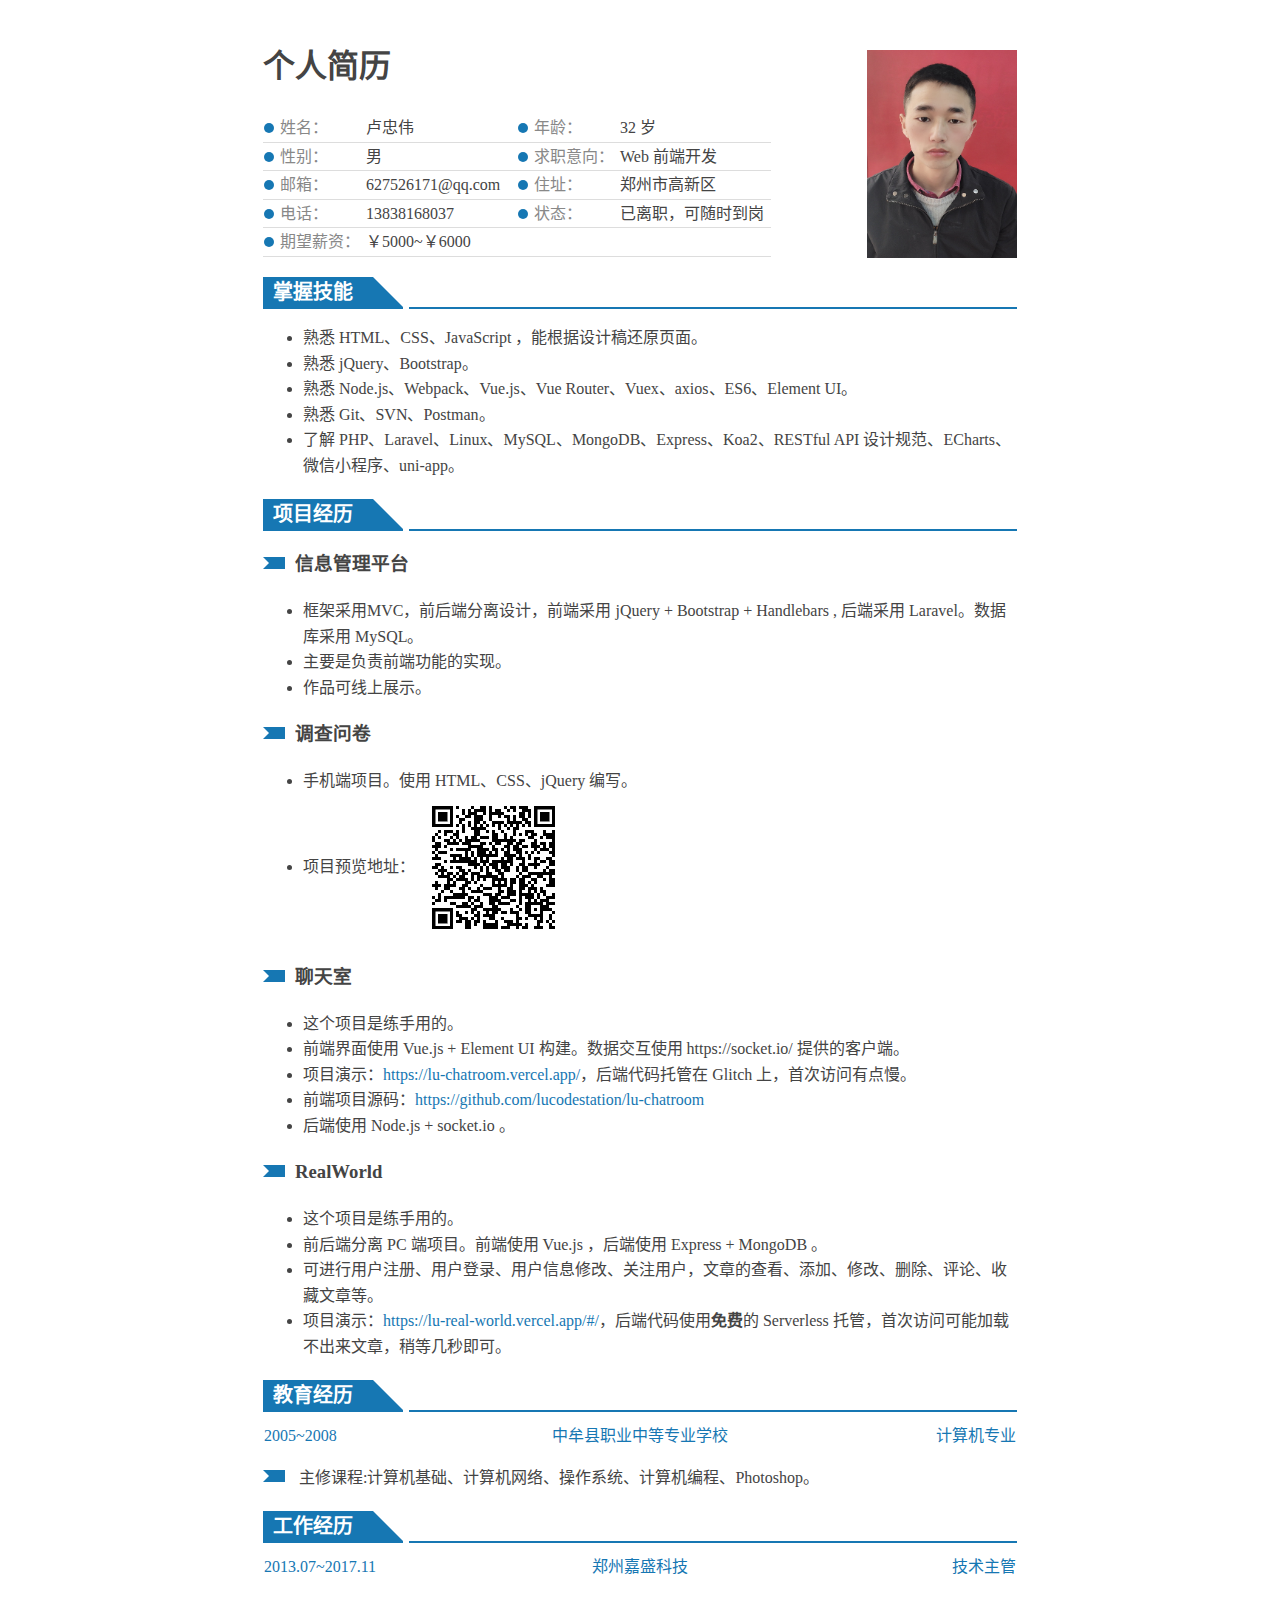
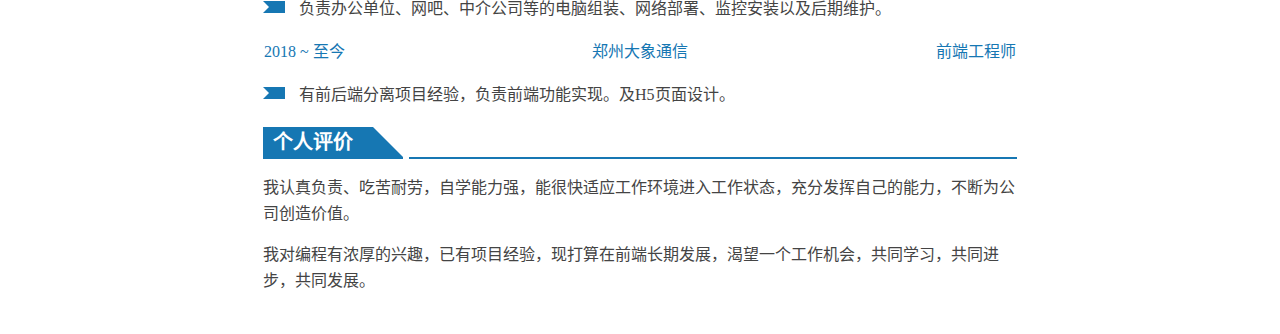
==== index.html @ 3c1da244 "注释中添加 GitHub DEMO 链接" ====
<!DOCTYPE html>
<html lang="zh-CN">
  <head>
    <meta charset="UTF-8" />
    <meta http-equiv="X-UA-Compatible" content="IE=edge" />
    <meta name="viewport" content="width=device-width, initial-scale=1.0" />
    <title>Document</title>
    <link rel="stylesheet" href="./index.css" />
  </head>
  <body>
    <!--

      DEMO
      https://lucodestation.github.io/demo/

    -->
    <div class="container">
      <header class="header">
        <h1>个人简历</h1>
        <!-- <p>求职意向：Web 前端开发</p> -->
        <!-- <p>期望薪资：￥5000~￥6000</p> -->
        <table>
          <tr>
            <th>姓名：</th>
            <td>卢忠伟</td>
            <th>年龄：</th>
            <td>32 岁</td>
          </tr>
          <tr>
            <th>性别：</th>
            <td>男</td>
            <th>求职意向：</th>
            <td>Web 前端开发</td>
          </tr>
          <tr>
            <th>邮箱：</th>
            <td>627526171@qq.com</td>
            <th>住址：</th>
            <td>郑州市高新区</td>
          </tr>
          <tr>
            <th>电话：</th>
            <td>13838168037</td>
            <th>状态：</th>
            <td>已离职，可随时到岗</td>
          </tr>
          <tr>
            <th>期望薪资：</th>
            <td>￥5000~￥6000</td>
          </tr>
        </table>
        <div class="avatar"><img src="./avatar.jpg" alt="头像" /></div>
      </header>

      <section>
        <header>
          <h2>掌握技能</h2>
        </header>

        <ul>
          <li>熟悉 HTML、CSS、JavaScript ，能根据设计稿还原页面。</li>
          <li>熟悉 jQuery、Bootstrap。</li>
          <li>
            熟悉 Node.js、Webpack、Vue.js、Vue Router、Vuex、axios、ES6、Element
            UI。
          </li>
          <li>熟悉 Git、SVN、Postman。</li>
          <li>
            了解 PHP、Laravel、Linux、MySQL、MongoDB、Express、Koa2、RESTful API
            设计规范、ECharts、微信小程序、uni-app。
          </li>
        </ul>
      </section>

      <section>
        <header>
          <h2>项目经历</h2>
        </header>
        <div>
          <h3 class="icon">信息管理平台</h3>
          <ul>
            <li>
              框架采用MVC，前后端分离设计，前端采用 jQuery + Bootstrap +
              Handlebars , 后端采用 Laravel。数据库采用 MySQL。
            </li>
            <li>主要是负责前端功能的实现。</li>
            <li>作品可线上展示。</li>
          </ul>
        </div>

        <div>
          <h3 class="icon">调查问卷</h3>
          <ul>
            <li>手机端项目。使用 HTML、CSS、jQuery 编写。</li>
            <li>
              项目预览地址：
              <img
                class="qr-code"
                src="./project2.png"
                alt="调查问卷项目二维码"
              />
            </li>
          </ul>
        </div>

        <div>
          <h3 class="icon">聊天室</h3>
          <ul>
            <li>这个项目是练手用的。</li>
            <li>
              前端界面使用 Vue.js + Element UI 构建。数据交互使用
              https://socket.io/ 提供的客户端。
            </li>
            <li>
              项目演示：<a
                href="https://lu-chatroom.vercel.app/"
                target="_blank"
                >https://lu-chatroom.vercel.app/</a
              >，后端代码托管在 Glitch 上，首次访问有点慢。
            </li>
            <li>
              前端项目源码：<a
                href="https://github.com/lucodestation/lu-chatroom"
                target="_blank"
                >https://github.com/lucodestation/lu-chatroom</a
              >
            </li>
            <li>后端使用 Node.js + socket.io 。</li>
          </ul>
        </div>

        <div>
          <h3 class="icon">RealWorld</h3>
          <ul>
            <li>这个项目是练手用的。</li>
            <li>
              前后端分离 PC 端项目。前端使用 Vue.js ，后端使用 Express + MongoDB
              。
            </li>
            <li>
              可进行用户注册、用户登录、用户信息修改、关注用户，文章的查看、添加、修改、删除、评论、收藏文章等。
            </li>
            <li>
              项目演示：<a
                href="https://lu-real-world.vercel.app/#/"
                target="_blank"
                >https://lu-real-world.vercel.app/#/</a
              >，后端代码使用<strong>免费</strong>的 Serverless
              托管，首次访问可能加载不出来文章，稍等几秒即可。
            </li>
          </ul>
        </div>
      </section>

      <section>
        <header>
          <h2>教育经历</h2>
        </header>
        <table>
          <tr>
            <td>2005~2008</td>
            <td>中牟县职业中等专业学校</td>
            <td>计算机专业</td>
          </tr>
        </table>

        <p class="icon">
          主修课程:计算机基础、计算机网络、操作系统、计算机编程、Photoshop。
        </p>
      </section>

      <section>
        <header>
          <h2>工作经历</h2>
        </header>
        <table>
          <tr>
            <td>2013.07~2017.11</td>
            <td>郑州嘉盛科技</td>
            <td>技术主管</td>
          </tr>
        </table>
        <p class="icon">
          负责办公单位、网吧、中介公司等的电脑组装、网络部署、监控安装以及后期维护。
        </p>

        <table>
          <tr>
            <td>2018 ~ 至今</td>
            <td>郑州大象通信</td>
            <td>前端工程师</td>
          </tr>
        </table>
        <p class="icon">
          有前后端分离项目经验，负责前端功能实现。及H5页面设计。
        </p>
      </section>

      <section>
        <header>
          <h2>个人评价</h2>
        </header>
        <p>
          我认真负责、吃苦耐劳，自学能力强，能很快适应工作环境进入工作状态，充分发挥自己的能力，不断为公司创造价值。
        </p>
        <p>
          我对编程有浓厚的兴趣，已有项目经验，现打算在前端长期发展，渴望一个工作机会，共同学习，共同进步，共同发展。
        </p>
      </section>
    </div>
    <script>
      console.info(
        "%cDEMO https://lucodestation.github.io/demo/",
        "color: #ed3321; font-size: 2em;"
      );
    </script>
  </body>
</html>
---- index.css ----
body {
  margin: 0;
  display: flex;
  justify-content: center;
  --main-color: #444;
  --main-blue-color: #1677b3;
}
a {
  color: var(--main-blue-color);
  text-decoration: none;
}

.container {
  width: 794px;
  /* height: 1122px; */
  /* outline: 1px solid red; */
  padding: 20px;
  box-sizing: border-box;
  line-height: 1.6;
  color: var(--main-color);
  position: relative;
}
table {
  border-collapse: collapse;
}
.header table tr {
  border-bottom: 1px solid #ddd;
}
.header table th {
  width: 100px;
  text-align: left;
  font-weight: normal;
  color: #888;
}
.header table th::before {
  content: "";
  display: inline-block;
  width: 10px;
  height: 10px;
  background-color: var(--main-blue-color);
  border-radius: 50%;
  margin-right: 6px;
}
.header table td {
  width: 150px;
}
.avatar {
  position: absolute;
  right: 20px;
  top: 50px;
  width: 150px;
  height: 200px;
  /* background-color: hotpink; */
  /* outline: 1px solid red; */
}
.avatar img {
  width: 100%;
}

section {
  margin: 20px 0;
}
section header {
  /* outline: 1px solid brown; */
  position: relative;
  border-bottom: 2px solid var(--main-blue-color);
  height: 30px;
  padding: 0 0 0 10px;
  color: #fff;
}
section header h2 {
  font-size: 20px;
  line-height: 30px;
  margin: 0;
  padding: 0;
}
section header::before {
  content: "";
  position: absolute;
  left: 0;
  top: 0;
  z-index: -1;

  border-right: 30px solid transparent;
  border-bottom: 30px solid var(--main-blue-color);
  border-left: 110px solid var(--main-blue-color);
}
section header::after {
  content: "";
  position: absolute;
  left: 140px;
  bottom: -2px;
  width: 6px;
  border-bottom: 2px solid #fff;
}
section table {
  width: 100%;
  color: var(--main-blue-color);
  margin: 10px 0;
}
section table tr td {
  width: 33%;
}
section table tr td:nth-child(2) {
  text-align: center;
}
section table tr td:nth-child(3) {
  text-align: right;
}

.icon::before {
  content: "";
  display: inline-block;
  width: 10px;
  border-top: 6px solid var(--main-blue-color);
  border-right: 6px solid var(--main-blue-color);
  border-bottom: 6px solid var(--main-blue-color);
  border-left: 6px solid transparent;
  vertical-align: 1px;
  margin-right: 10px;
}
ul .icon::before {
  margin-left: -40px;
  margin-right: 20px;
}

.qr-code {
  width: 150px;
  height: 150px;
  vertical-align: middle;
}
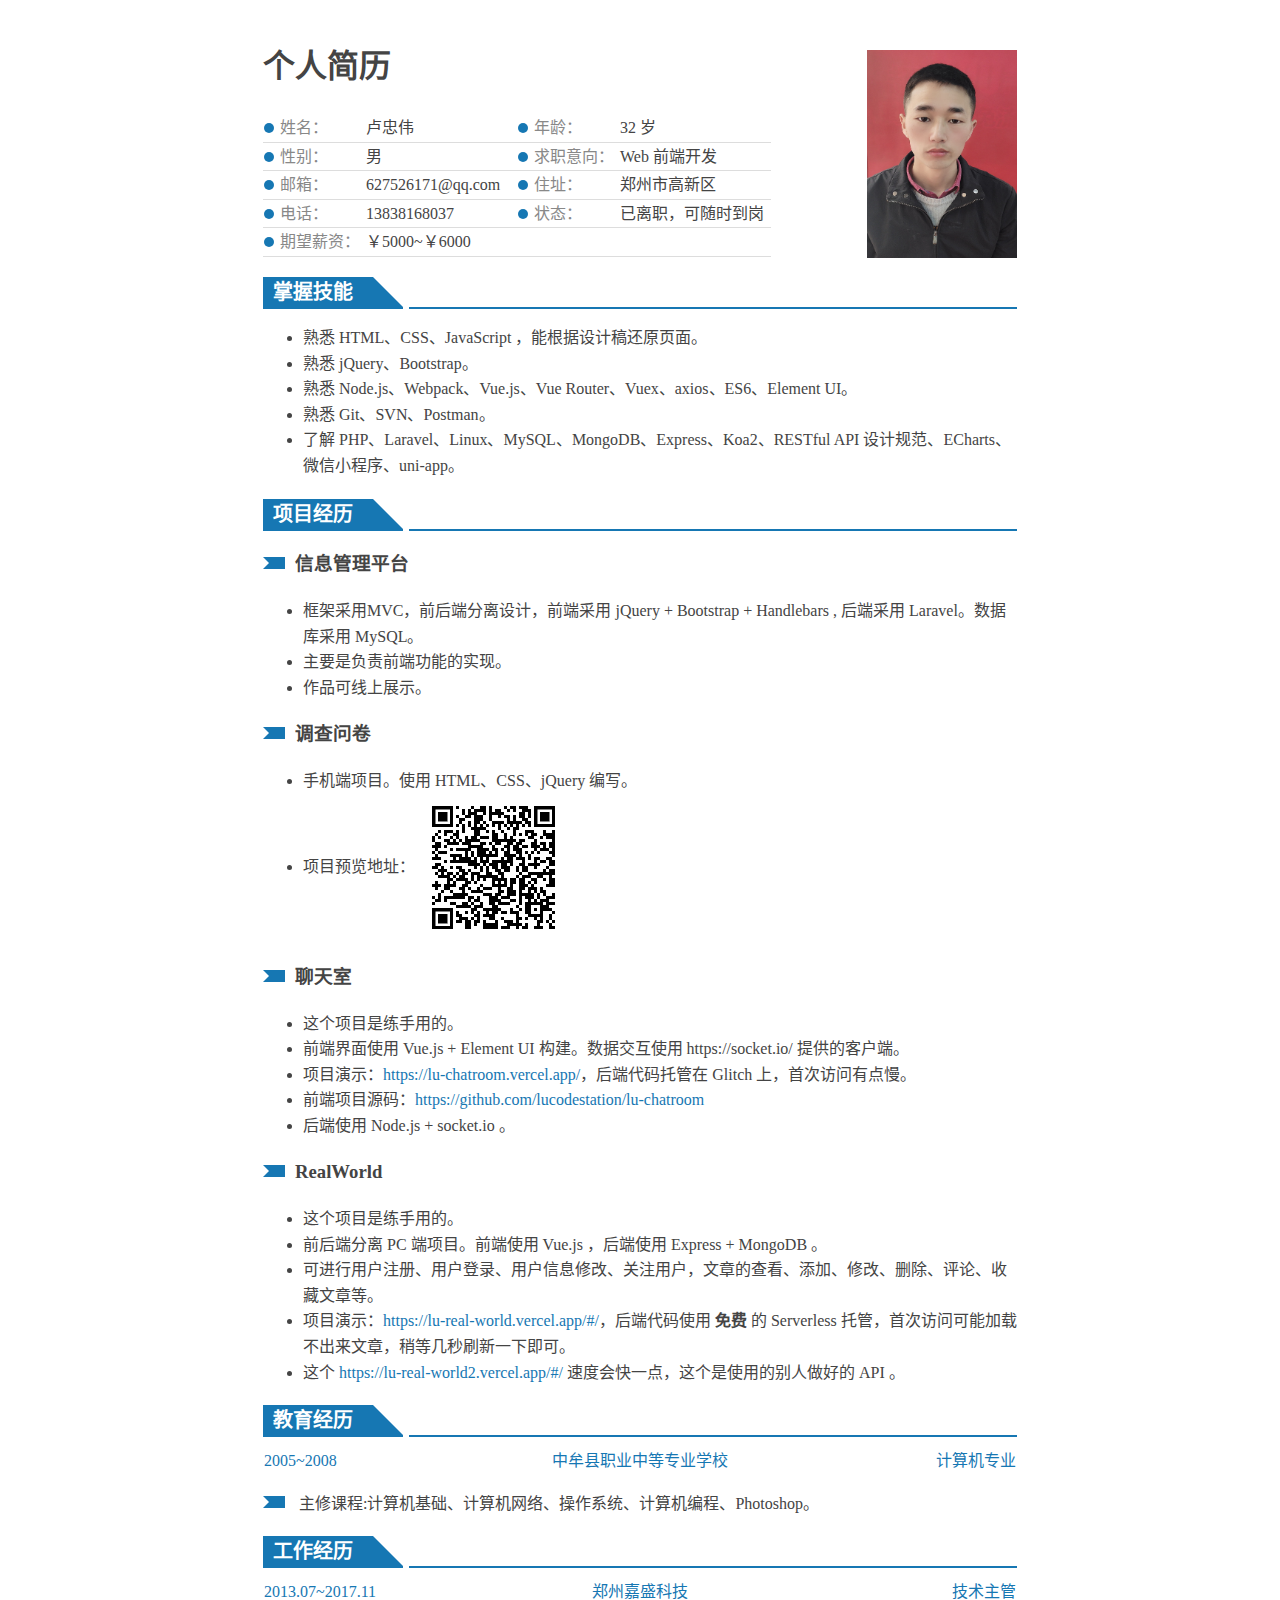
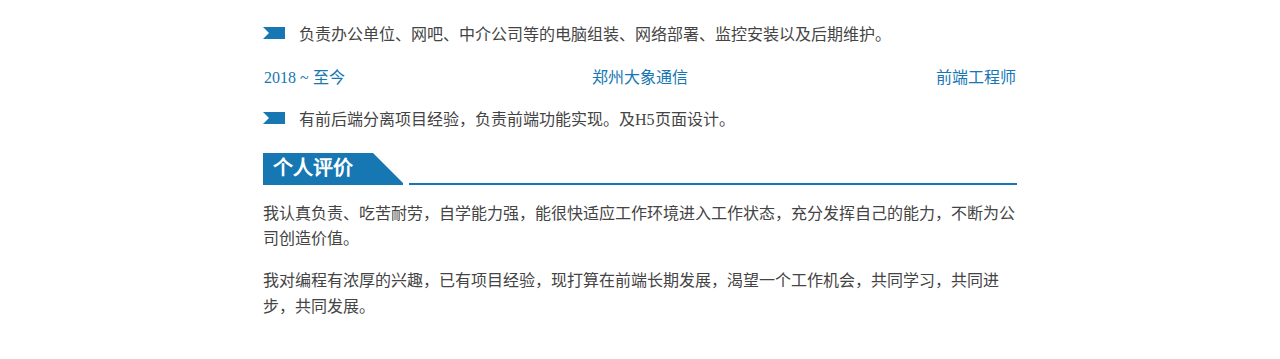
==== commit 0703ebe6: "添加 realworld 第二个项目地址" ====
--- a/index.html
+++ b/index.html
@@ -4,7 +4,7 @@
     <meta charset="UTF-8" />
     <meta http-equiv="X-UA-Compatible" content="IE=edge" />
     <meta name="viewport" content="width=device-width, initial-scale=1.0" />
-    <title>Document</title>
+    <title>卢忠伟的个人简历</title>
     <link rel="stylesheet" href="./index.css" />
   </head>
   <body>
@@ -145,8 +145,15 @@
                 href="https://lu-real-world.vercel.app/#/"
                 target="_blank"
                 >https://lu-real-world.vercel.app/#/</a
-              >，后端代码使用<strong>免费</strong>的 Serverless
-              托管，首次访问可能加载不出来文章，稍等几秒即可。
+              >，后端代码使用 <strong>免费</strong> 的 Serverless
+              托管，首次访问可能加载不出来文章，稍等几秒刷新一下即可。
+            </li>
+            <li>
+              这个
+              <a href="https://lu-real-world2.vercel.app/#/" target="_blank"
+                >https://lu-real-world2.vercel.app/#/</a
+              >
+              速度会快一点，这个是使用的别人做好的 API 。
             </li>
           </ul>
         </div>
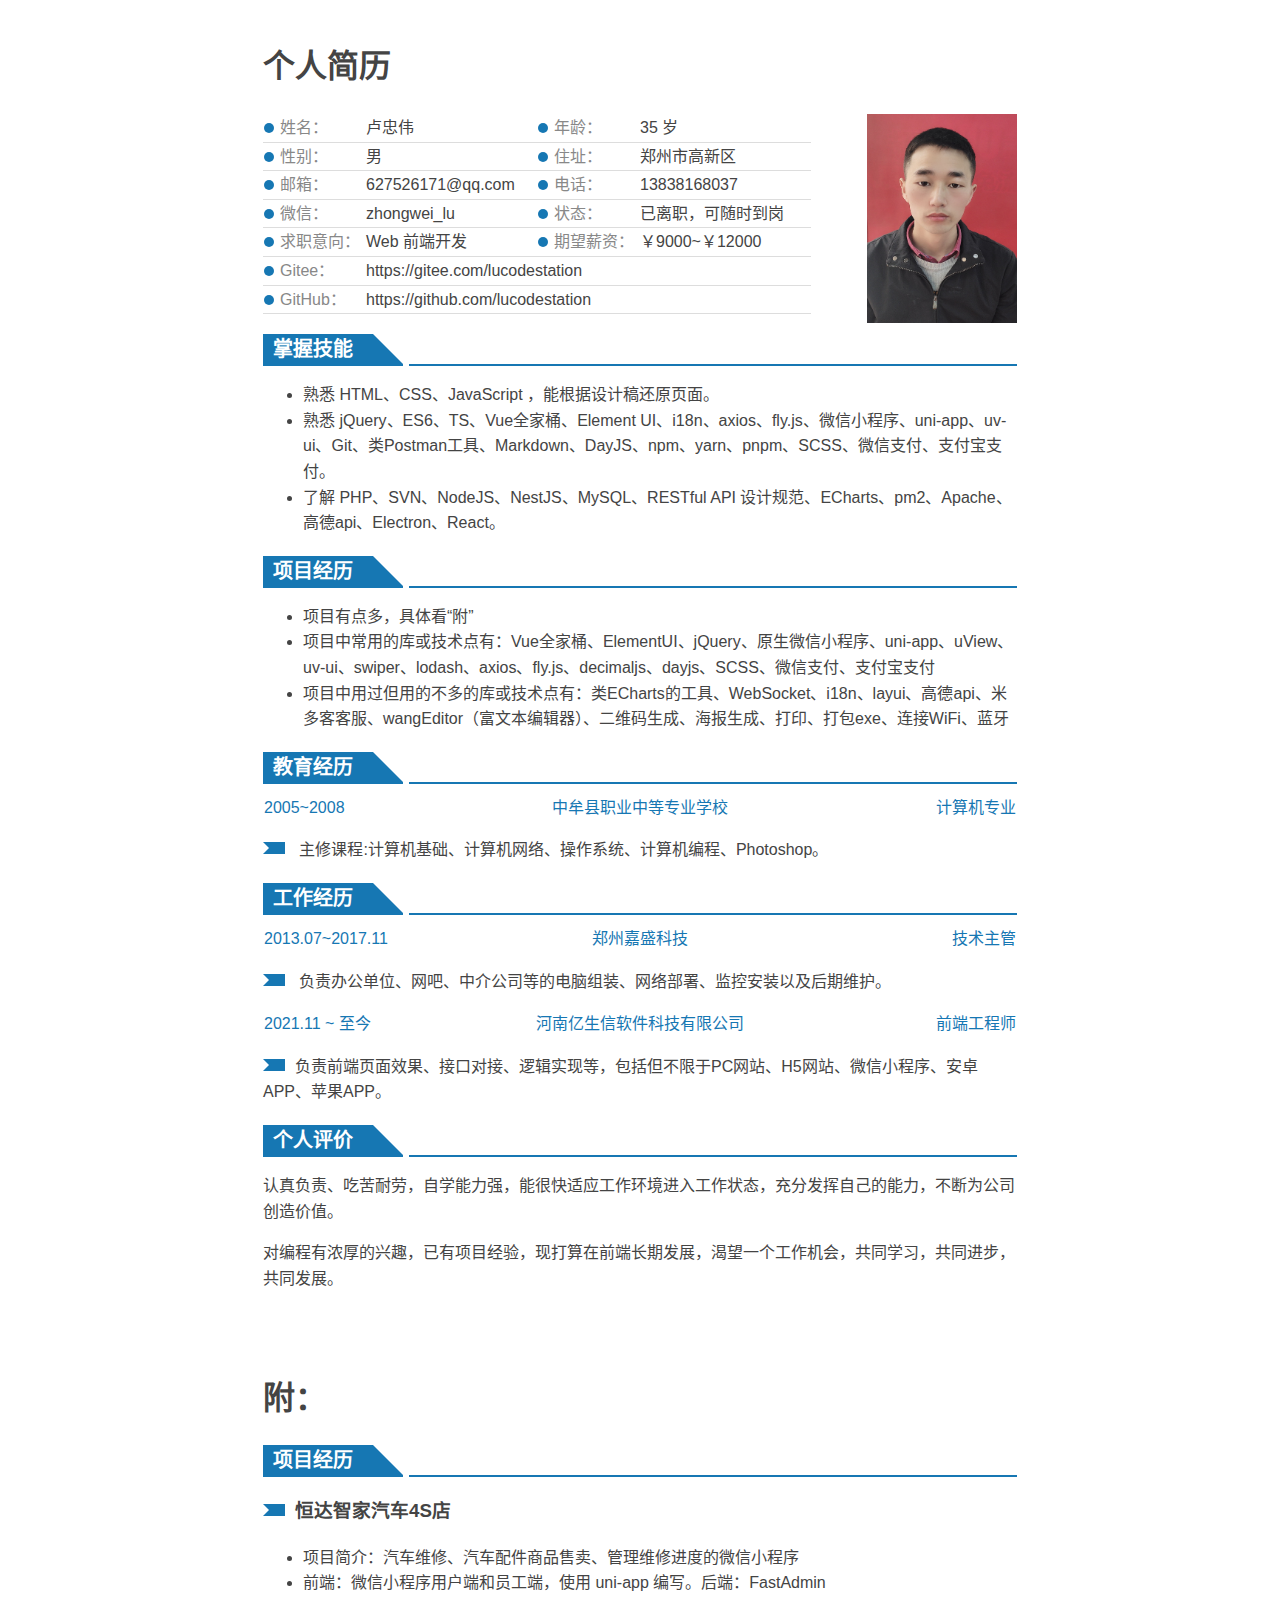
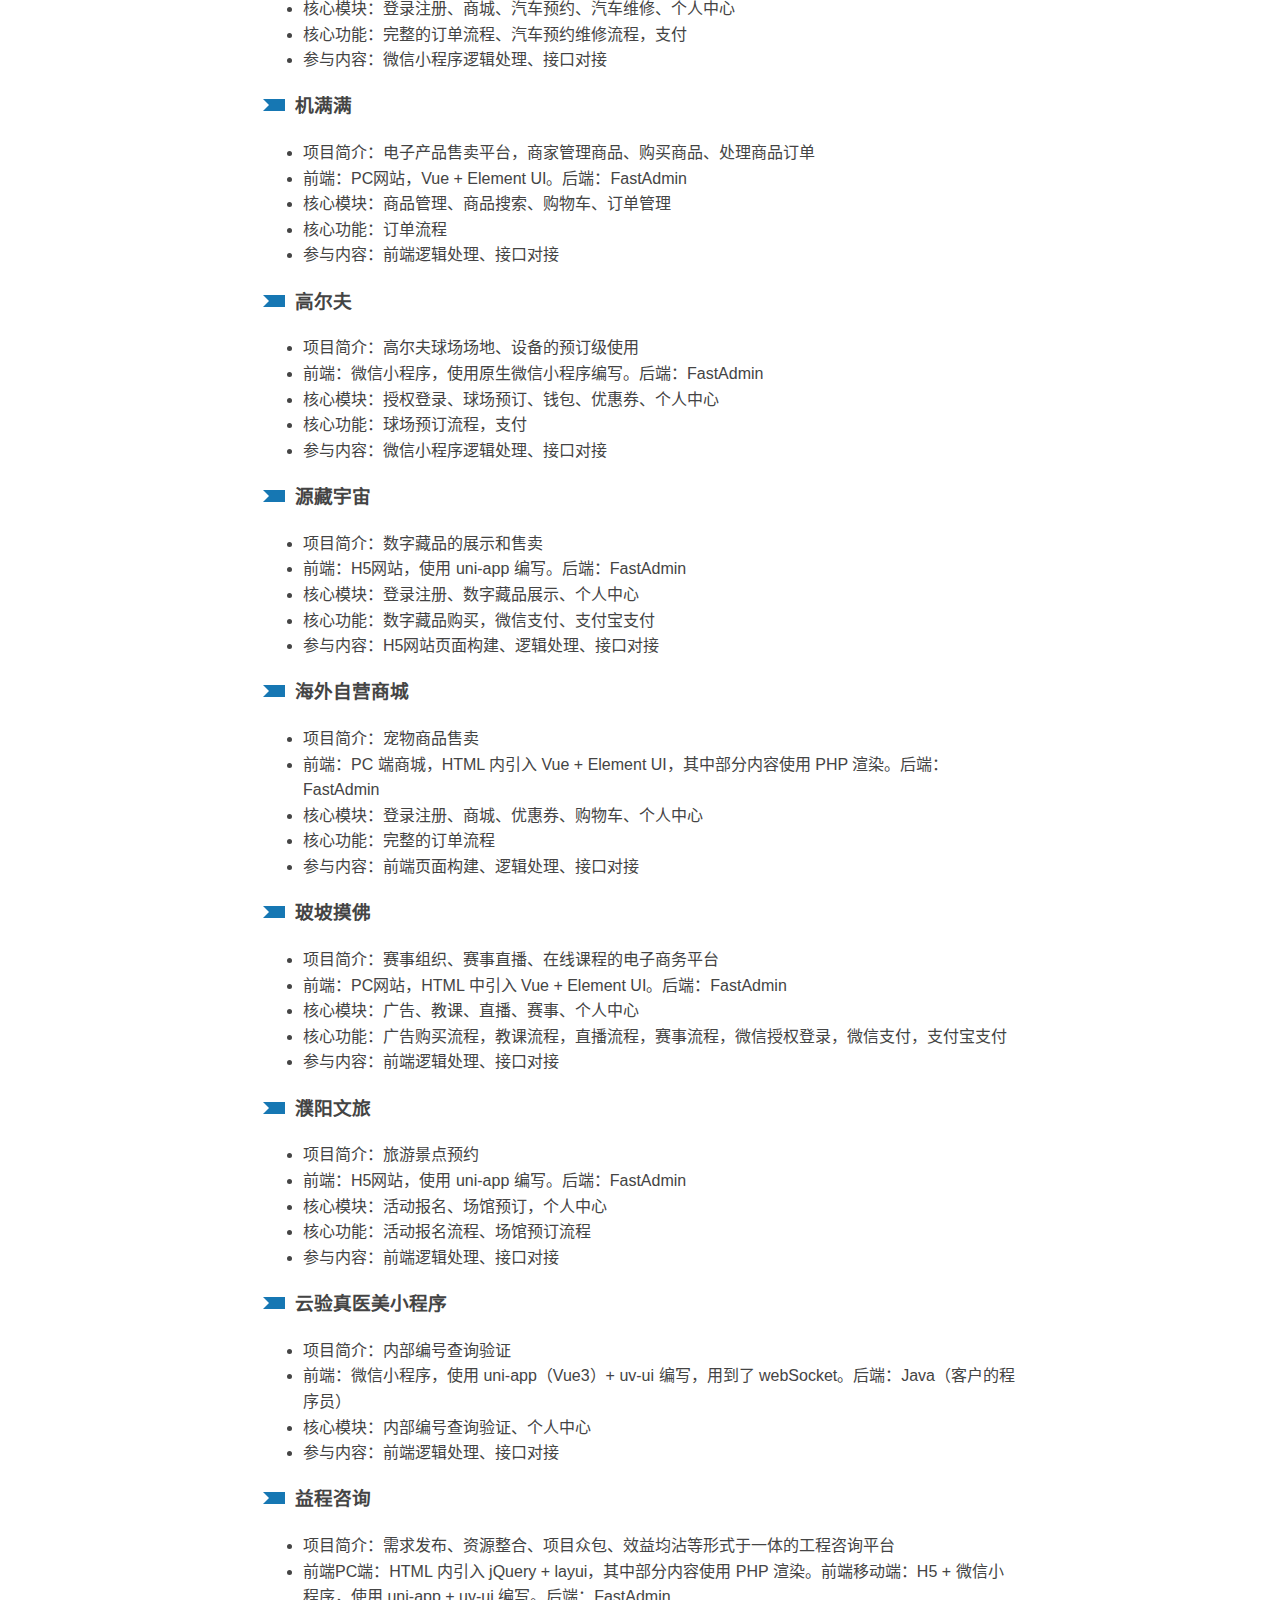
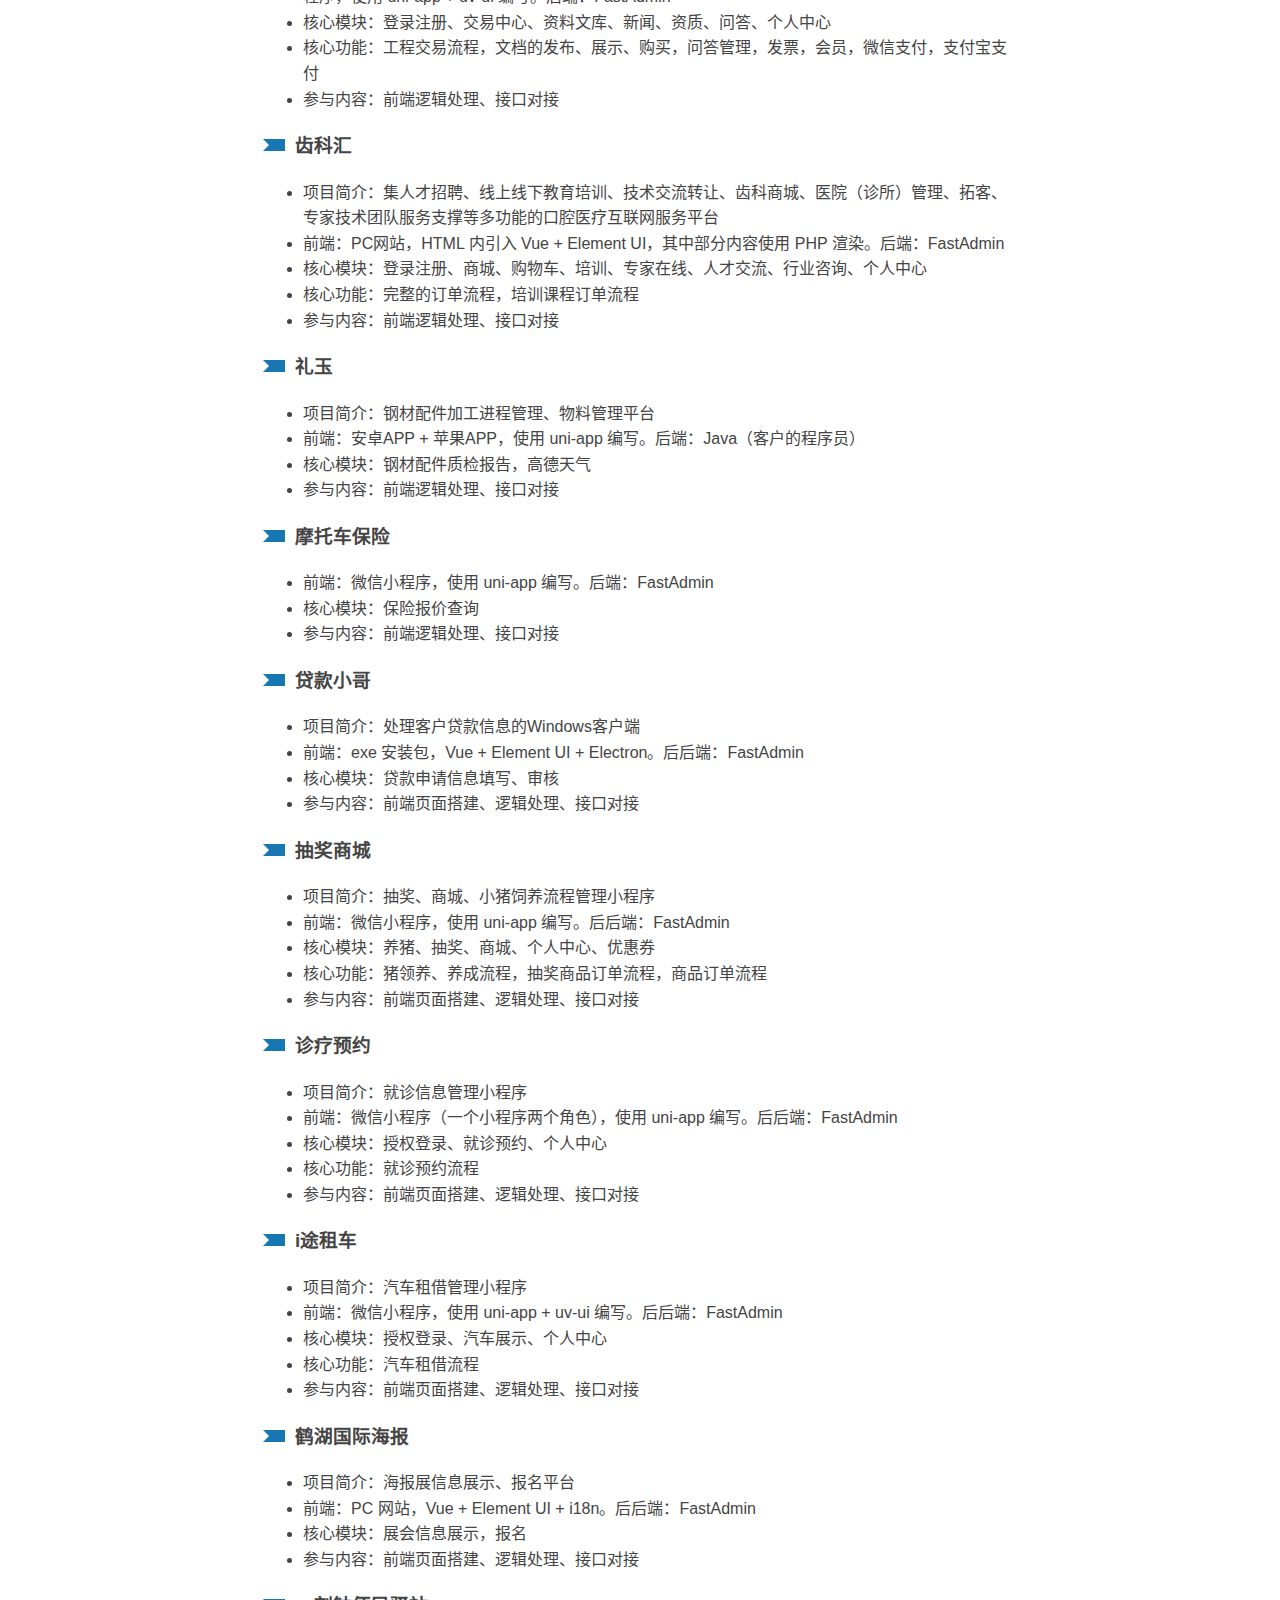
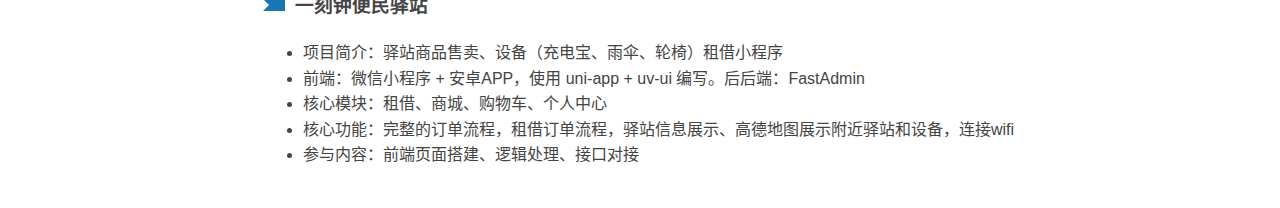
==== commit 2b2604ea: "微调" ====
--- a/index.html
+++ b/index.html
@@ -8,13 +8,8 @@
     <link rel="stylesheet" href="./index.css" />
   </head>
   <body>
-    <!--
-
-      DEMO
-      https://lucodestation.github.io/demo/
-
-    -->
     <div class="container">
+      <!-- 头部 -->
       <header class="header">
         <h1>个人简历</h1>
         <!-- <p>求职意向：Web 前端开发</p> -->
@@ -24,34 +19,45 @@
             <th>姓名：</th>
             <td>卢忠伟</td>
             <th>年龄：</th>
-            <td>32 岁</td>
+            <td>35 岁</td>
           </tr>
           <tr>
             <th>性别：</th>
             <td>男</td>
+            <th>住址：</th>
+            <td>郑州市高新区</td>
+          </tr>
+          <tr>
+            <th>邮箱：</th>
+            <td>627526171@qq.com</td>
+            <th>电话：</th>
+            <td>13838168037</td>
+          </tr>
+          <tr>
+            <th>微信：</th>
+            <td>zhongwei_lu</td>
+            <th>状态：</th>
+            <td>已离职，可随时到岗</td>
+          </tr>
+          <tr>
             <th>求职意向：</th>
             <td>Web 前端开发</td>
-          </tr>
-          <tr>
-            <th>邮箱：</th>
-            <td>627526171@qq.com</td>
-            <th>住址：</th>
-            <td>郑州市高新区</td>
-          </tr>
-          <tr>
-            <th>电话：</th>
-            <td>13838168037</td>
-            <th>状态：</th>
-            <td>已离职，可随时到岗</td>
-          </tr>
-          <tr>
             <th>期望薪资：</th>
-            <td>￥5000~￥6000</td>
+            <td>￥9000~￥12000</td>
+          </tr>
+          <tr>
+            <th>Gitee：</th>
+            <td colspan="2">https://gitee.com/lucodestation</td>
+          </tr>
+          <tr>
+            <th>GitHub：</th>
+            <td colspan="2">https://github.com/lucodestation</td>
           </tr>
         </table>
         <div class="avatar"><img src="./avatar.jpg" alt="头像" /></div>
       </header>
 
+      <!-- 掌握技能 -->
       <section>
         <header>
           <h2>掌握技能</h2>
@@ -59,106 +65,25 @@
 
         <ul>
           <li>熟悉 HTML、CSS、JavaScript ，能根据设计稿还原页面。</li>
-          <li>熟悉 jQuery、Bootstrap。</li>
-          <li>
-            熟悉 Node.js、Webpack、Vue.js、Vue Router、Vuex、axios、ES6、Element
-            UI。
-          </li>
-          <li>熟悉 Git、SVN、Postman。</li>
-          <li>
-            了解 PHP、Laravel、Linux、MySQL、MongoDB、Express、Koa2、RESTful API
-            设计规范、ECharts、微信小程序、uni-app。
-          </li>
+          <li>熟悉 jQuery、ES6、TS、Vue全家桶、Element UI、i18n、axios、fly.js、微信小程序、uni-app、uv-ui、Git、类Postman工具、Markdown、DayJS、npm、yarn、pnpm、SCSS、微信支付、支付宝支付。</li>
+          <li>了解 PHP、SVN、NodeJS、NestJS、MySQL、RESTful API 设计规范、ECharts、pm2、Apache、高德api、Electron、React。</li>
         </ul>
       </section>
 
+      <!-- 项目经历 -->
       <section>
         <header>
           <h2>项目经历</h2>
         </header>
-        <div>
-          <h3 class="icon">信息管理平台</h3>
-          <ul>
-            <li>
-              框架采用MVC，前后端分离设计，前端采用 jQuery + Bootstrap +
-              Handlebars , 后端采用 Laravel。数据库采用 MySQL。
-            </li>
-            <li>主要是负责前端功能的实现。</li>
-            <li>作品可线上展示。</li>
-          </ul>
-        </div>
-
-        <div>
-          <h3 class="icon">调查问卷</h3>
-          <ul>
-            <li>手机端项目。使用 HTML、CSS、jQuery 编写。</li>
-            <li>
-              项目预览地址：
-              <img
-                class="qr-code"
-                src="./project2.png"
-                alt="调查问卷项目二维码"
-              />
-            </li>
-          </ul>
-        </div>
-
-        <div>
-          <h3 class="icon">聊天室</h3>
-          <ul>
-            <li>这个项目是练手用的。</li>
-            <li>
-              前端界面使用 Vue.js + Element UI 构建。数据交互使用
-              https://socket.io/ 提供的客户端。
-            </li>
-            <li>
-              项目演示：<a
-                href="https://lu-chatroom.vercel.app/"
-                target="_blank"
-                >https://lu-chatroom.vercel.app/</a
-              >，后端代码托管在 Glitch 上，首次访问有点慢。
-            </li>
-            <li>
-              前端项目源码：<a
-                href="https://github.com/lucodestation/lu-chatroom"
-                target="_blank"
-                >https://github.com/lucodestation/lu-chatroom</a
-              >
-            </li>
-            <li>后端使用 Node.js + socket.io 。</li>
-          </ul>
-        </div>
-
-        <div>
-          <h3 class="icon">RealWorld</h3>
-          <ul>
-            <li>这个项目是练手用的。</li>
-            <li>
-              前后端分离 PC 端项目。前端使用 Vue.js ，后端使用 Express + MongoDB
-              。
-            </li>
-            <li>
-              可进行用户注册、用户登录、用户信息修改、关注用户，文章的查看、添加、修改、删除、评论、收藏文章等。
-            </li>
-            <li>
-              项目演示：<a
-                href="https://lu-real-world.vercel.app/#/"
-                target="_blank"
-                >https://lu-real-world.vercel.app/#/</a
-              >，后端代码使用 <strong>免费</strong> 的 Serverless
-              托管，首次访问可能加载不出来文章，稍等几秒刷新一下即可。
-            </li>
-            <li>
-              这个
-              <a href="https://lu-real-world2.vercel.app/#/" target="_blank"
-                >https://lu-real-world2.vercel.app/#/</a
-              >
-              速度会快一点，这个是使用的别人做好的 API 。
-            </li>
-          </ul>
-        </div>
-      </section>
-
+
+        <ul>
+          <li>项目有点多，具体看“附”</li>
+          <li>项目中常用的库或技术点有：Vue全家桶、ElementUI、jQuery、原生微信小程序、uni-app、uView、uv-ui、swiper、lodash、axios、fly.js、decimaljs、dayjs、SCSS、微信支付、支付宝支付</li>
+          <li>项目中用过但用的不多的库或技术点有：类ECharts的工具、WebSocket、i18n、layui、高德api、米多客客服、wangEditor（富文本编辑器）、二维码生成、海报生成、打印、打包exe、连接WiFi、蓝牙</li>
+        </ul>
+      </section>
+
+      <!-- 教育经历 -->
       <section>
         <header>
           <h2>教育经历</h2>
@@ -176,6 +101,7 @@
         </p>
       </section>
 
+      <!-- 工作经历 -->
       <section>
         <header>
           <h2>工作经历</h2>
@@ -193,33 +119,229 @@
 
         <table>
           <tr>
-            <td>2018 ~ 至今</td>
-            <td>郑州大象通信</td>
+            <td>2021.11 ~ 至今</td>
+            <td>河南亿生信软件科技有限公司</td>
             <td>前端工程师</td>
           </tr>
         </table>
-        <p class="icon">
-          有前后端分离项目经验，负责前端功能实现。及H5页面设计。
-        </p>
-      </section>
-
+        <p class="icon">负责前端页面效果、接口对接、逻辑实现等，包括但不限于PC网站、H5网站、微信小程序、安卓APP、苹果APP。</p>
+      </section>
+
+      <!-- 个人评价 -->
       <section>
         <header>
           <h2>个人评价</h2>
         </header>
-        <p>
-          我认真负责、吃苦耐劳，自学能力强，能很快适应工作环境进入工作状态，充分发挥自己的能力，不断为公司创造价值。
-        </p>
-        <p>
-          我对编程有浓厚的兴趣，已有项目经验，现打算在前端长期发展，渴望一个工作机会，共同学习，共同进步，共同发展。
-        </p>
+        <p>认真负责、吃苦耐劳，自学能力强，能很快适应工作环境进入工作状态，充分发挥自己的能力，不断为公司创造价值。</p>
+        <p>对编程有浓厚的兴趣，已有项目经验，现打算在前端长期发展，渴望一个工作机会，共同学习，共同进步，共同发展。</p>
       </section>
     </div>
-    <script>
-      console.info(
-        "%cDEMO https://lucodestation.github.io/demo/",
-        "color: #ed3321; font-size: 2em;"
-      );
-    </script>
+
+    <!-- 附： -->
+    <div class="container printing-hidden">
+      <!-- 头部 -->
+      <header class="header">
+        <h1>附：</h1>
+      </header>
+
+      <!-- 项目经历 -->
+      <section>
+        <header>
+          <h2>项目经历</h2>
+        </header>
+
+        <div>
+          <h3 class="icon">恒达智家汽车4S店</h3>
+          <ul>
+            <li>项目简介：汽车维修、汽车配件商品售卖、管理维修进度的微信小程序</li>
+            <li>前端：微信小程序用户端和员工端，使用 uni-app 编写。后端：FastAdmin</li>
+            <li>核心模块：登录注册、商城、汽车预约、汽车维修、个人中心</li>
+            <li>核心功能：完整的订单流程、汽车预约维修流程，支付</li>
+            <li>参与内容：微信小程序逻辑处理、接口对接</li>
+          </ul>
+        </div>
+
+        <div>
+          <h3 class="icon">机满满</h3>
+          <ul>
+            <li>项目简介：电子产品售卖平台，商家管理商品、购买商品、处理商品订单</li>
+            <li>前端：PC网站，Vue + Element UI。后端：FastAdmin</li>
+            <li>核心模块：商品管理、商品搜索、购物车、订单管理</li>
+            <li>核心功能：订单流程</li>
+            <li>参与内容：前端逻辑处理、接口对接</li>
+          </ul>
+        </div>
+
+        <div>
+          <h3 class="icon">高尔夫</h3>
+          <ul>
+            <li>项目简介：高尔夫球场场地、设备的预订级使用</li>
+            <li>前端：微信小程序，使用原生微信小程序编写。后端：FastAdmin</li>
+            <li>核心模块：授权登录、球场预订、钱包、优惠券、个人中心</li>
+            <li>核心功能：球场预订流程，支付</li>
+            <li>参与内容：微信小程序逻辑处理、接口对接</li>
+          </ul>
+        </div>
+
+        <div>
+          <h3 class="icon">源藏宇宙</h3>
+          <ul>
+            <li>项目简介：数字藏品的展示和售卖</li>
+            <li>前端：H5网站，使用 uni-app 编写。后端：FastAdmin</li>
+            <li>核心模块：登录注册、数字藏品展示、个人中心</li>
+            <li>核心功能：数字藏品购买，微信支付、支付宝支付</li>
+            <li>参与内容：H5网站页面构建、逻辑处理、接口对接</li>
+          </ul>
+        </div>
+
+        <div>
+          <h3 class="icon">海外自营商城</h3>
+          <ul>
+            <li>项目简介：宠物商品售卖</li>
+            <li>前端：PC 端商城，HTML 内引入 Vue + Element UI，其中部分内容使用 PHP 渲染。后端：FastAdmin</li>
+            <li>核心模块：登录注册、商城、优惠券、购物车、个人中心</li>
+            <li>核心功能：完整的订单流程</li>
+            <li>参与内容：前端页面构建、逻辑处理、接口对接</li>
+          </ul>
+        </div>
+
+        <div>
+          <h3 class="icon">玻坡摸佛</h3>
+          <ul>
+            <li>项目简介：赛事组织、赛事直播、在线课程的电子商务平台</li>
+            <li>前端：PC网站，HTML 中引入 Vue + Element UI。后端：FastAdmin</li>
+            <li>核心模块：广告、教课、直播、赛事、个人中心</li>
+            <li>核心功能：广告购买流程，教课流程，直播流程，赛事流程，微信授权登录，微信支付，支付宝支付</li>
+            <li>参与内容：前端逻辑处理、接口对接</li>
+          </ul>
+        </div>
+
+        <div>
+          <h3 class="icon">濮阳文旅</h3>
+          <ul>
+            <li>项目简介：旅游景点预约</li>
+            <li>前端：H5网站，使用 uni-app 编写。后端：FastAdmin</li>
+            <li>核心模块：活动报名、场馆预订，个人中心</li>
+            <li>核心功能：活动报名流程、场馆预订流程</li>
+            <li>参与内容：前端逻辑处理、接口对接</li>
+          </ul>
+        </div>
+
+        <div>
+          <h3 class="icon">云验真医美小程序</h3>
+          <ul>
+            <li>项目简介：内部编号查询验证</li>
+            <li>前端：微信小程序，使用 uni-app（Vue3）+ uv-ui 编写，用到了 webSocket。后端：Java（客户的程序员）</li>
+            <li>核心模块：内部编号查询验证、个人中心</li>
+            <li>参与内容：前端逻辑处理、接口对接</li>
+          </ul>
+        </div>
+
+        <div>
+          <h3 class="icon">益程咨询</h3>
+          <ul>
+            <li>项目简介：需求发布、资源整合、项目众包、效益均沾等形式于一体的工程咨询平台</li>
+            <li>前端PC端：HTML 内引入 jQuery + layui，其中部分内容使用 PHP 渲染。前端移动端：H5 + 微信小程序，使用 uni-app + uv-ui 编写。后端：FastAdmin</li>
+            <li>核心模块：登录注册、交易中心、资料文库、新闻、资质、问答、个人中心</li>
+            <li>核心功能：工程交易流程，文档的发布、展示、购买，问答管理，发票，会员，微信支付，支付宝支付</li>
+            <li>参与内容：前端逻辑处理、接口对接</li>
+          </ul>
+        </div>
+
+        <div>
+          <h3 class="icon">齿科汇</h3>
+          <ul>
+            <li>项目简介：集人才招聘、线上线下教育培训、技术交流转让、齿科商城、医院（诊所）管理、拓客、专家技术团队服务支撑等多功能的口腔医疗互联网服务平台</li>
+            <li>前端：PC网站，HTML 内引入 Vue + Element UI，其中部分内容使用 PHP 渲染。后端：FastAdmin</li>
+            <li>核心模块：登录注册、商城、购物车、培训、专家在线、人才交流、行业咨询、个人中心</li>
+            <li>核心功能：完整的订单流程，培训课程订单流程</li>
+            <li>参与内容：前端逻辑处理、接口对接</li>
+          </ul>
+        </div>
+
+        <div>
+          <h3 class="icon">礼玉</h3>
+          <ul>
+            <li>项目简介：钢材配件加工进程管理、物料管理平台</li>
+            <li>前端：安卓APP + 苹果APP，使用 uni-app 编写。后端：Java（客户的程序员）</li>
+            <li>核心模块：钢材配件质检报告，高德天气</li>
+            <li>参与内容：前端逻辑处理、接口对接</li>
+          </ul>
+        </div>
+
+        <div>
+          <h3 class="icon">摩托车保险</h3>
+          <ul>
+            <li>前端：微信小程序，使用 uni-app 编写。后端：FastAdmin</li>
+            <li>核心模块：保险报价查询</li>
+            <li>参与内容：前端逻辑处理、接口对接</li>
+          </ul>
+        </div>
+
+        <div>
+          <h3 class="icon">贷款小哥</h3>
+          <ul>
+            <li>项目简介：处理客户贷款信息的Windows客户端</li>
+            <li>前端：exe 安装包，Vue + Element UI + Electron。后后端：FastAdmin</li>
+            <li>核心模块：贷款申请信息填写、审核</li>
+            <li>参与内容：前端页面搭建、逻辑处理、接口对接</li>
+          </ul>
+        </div>
+
+        <div>
+          <h3 class="icon">抽奖商城</h3>
+          <ul>
+            <li>项目简介：抽奖、商城、小猪饲养流程管理小程序</li>
+            <li>前端：微信小程序，使用 uni-app 编写。后后端：FastAdmin</li>
+            <li>核心模块：养猪、抽奖、商城、个人中心、优惠券</li>
+            <li>核心功能：猪领养、养成流程，抽奖商品订单流程，商品订单流程</li>
+            <li>参与内容：前端页面搭建、逻辑处理、接口对接</li>
+          </ul>
+        </div>
+
+        <div>
+          <h3 class="icon">诊疗预约</h3>
+          <ul>
+            <li>项目简介：就诊信息管理小程序</li>
+            <li>前端：微信小程序（一个小程序两个角色），使用 uni-app 编写。后后端：FastAdmin</li>
+            <li>核心模块：授权登录、就诊预约、个人中心</li>
+            <li>核心功能：就诊预约流程</li>
+            <li>参与内容：前端页面搭建、逻辑处理、接口对接</li>
+          </ul>
+        </div>
+
+        <div>
+          <h3 class="icon">i途租车</h3>
+          <ul>
+            <li>项目简介：汽车租借管理小程序</li>
+            <li>前端：微信小程序，使用 uni-app + uv-ui 编写。后后端：FastAdmin</li>
+            <li>核心模块：授权登录、汽车展示、个人中心</li>
+            <li>核心功能：汽车租借流程</li>
+            <li>参与内容：前端页面搭建、逻辑处理、接口对接</li>
+          </ul>
+        </div>
+
+        <div>
+          <h3 class="icon">鹤湖国际海报</h3>
+          <ul>
+            <li>项目简介：海报展信息展示、报名平台</li>
+            <li>前端：PC 网站，Vue + Element UI + i18n。后后端：FastAdmin</li>
+            <li>核心模块：展会信息展示，报名</li>
+            <li>参与内容：前端页面搭建、逻辑处理、接口对接</li>
+          </ul>
+        </div>
+
+        <div>
+          <h3 class="icon">一刻钟便民驿站</h3>
+          <ul>
+            <li>项目简介：驿站商品售卖、设备（充电宝、雨伞、轮椅）租借小程序</li>
+            <li>前端：微信小程序 + 安卓APP，使用 uni-app + uv-ui 编写。后后端：FastAdmin</li>
+            <li>核心模块：租借、商城、购物车、个人中心</li>
+            <li>核心功能：完整的订单流程，租借订单流程，驿站信息展示、高德地图展示附近驿站和设备，连接wifi</li>
+            <li>参与内容：前端页面搭建、逻辑处理、接口对接</li>
+          </ul>
+        </div>
+      </section>
+    </div>
   </body>
 </html>
--- a/index.css
+++ b/index.css
@@ -1,7 +1,12 @@
+
+
 body {
   margin: 0;
-  display: flex;
-  justify-content: center;
+  font-family: 'PingFang SC', 'Microsoft YaHei', -apple-system, BlinkMacSystemFont, 'Segoe UI', Helvetica, Arial, sans-serif, system-ui;
+  margin: 0;
+  color: #333;
+  font-size: 16px;
+  line-height: 1.5;
   --main-color: #444;
   --main-blue-color: #1677b3;
 }
@@ -10,8 +15,29 @@
   text-decoration: none;
 }
 
+/* 打印时的样式 */
+@media print {
+  @page {
+    /* 纵向 */
+    /* size: portrait; */
+
+    /* 横向 */
+    /* size: landscape; */
+
+    /* 边距 上右下左 */
+    /* margin: 0cm 0cm 0cm 0cm; */
+  }
+
+  /* 打印时隐藏掉 */
+  .printing-hidden {
+    display: none;
+  }
+}
+
 .container {
   width: 794px;
+  margin-left: auto;
+  margin-right: auto;
   /* height: 1122px; */
   /* outline: 1px solid red; */
   padding: 20px;
@@ -22,6 +48,10 @@
 }
 table {
   border-collapse: collapse;
+}
+
+.header {
+  position: relative;
 }
 .header table tr {
   border-bottom: 1px solid #ddd;
@@ -42,12 +72,13 @@
   margin-right: 6px;
 }
 .header table td {
-  width: 150px;
+  width: 170px;
 }
 .avatar {
   position: absolute;
-  right: 20px;
-  top: 50px;
+  right: 0px;
+  /* top: 50px; */
+  bottom: 0px;
   width: 150px;
   height: 200px;
   /* background-color: hotpink; */
@@ -124,8 +155,8 @@
   margin-right: 20px;
 }
 
-.qr-code {
+/* .qr-code {
   width: 150px;
   height: 150px;
   vertical-align: middle;
-}
+} */
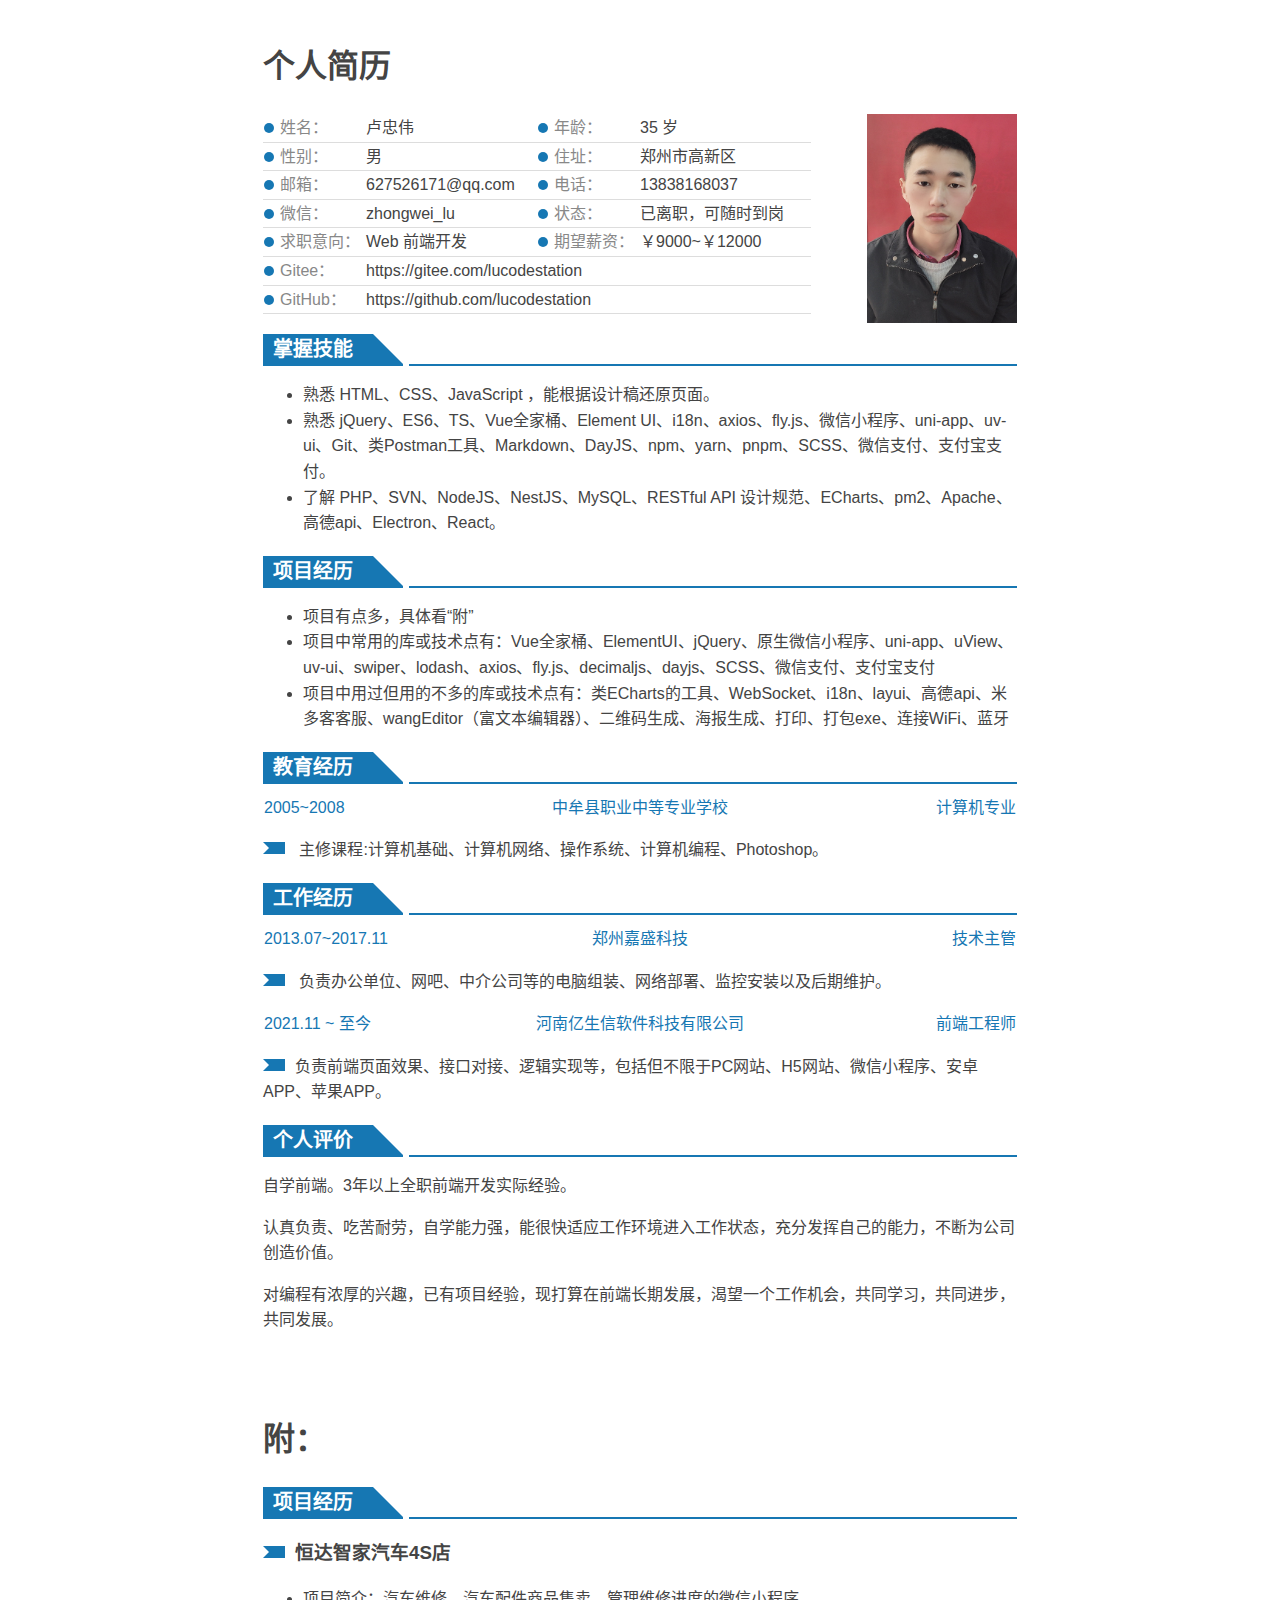
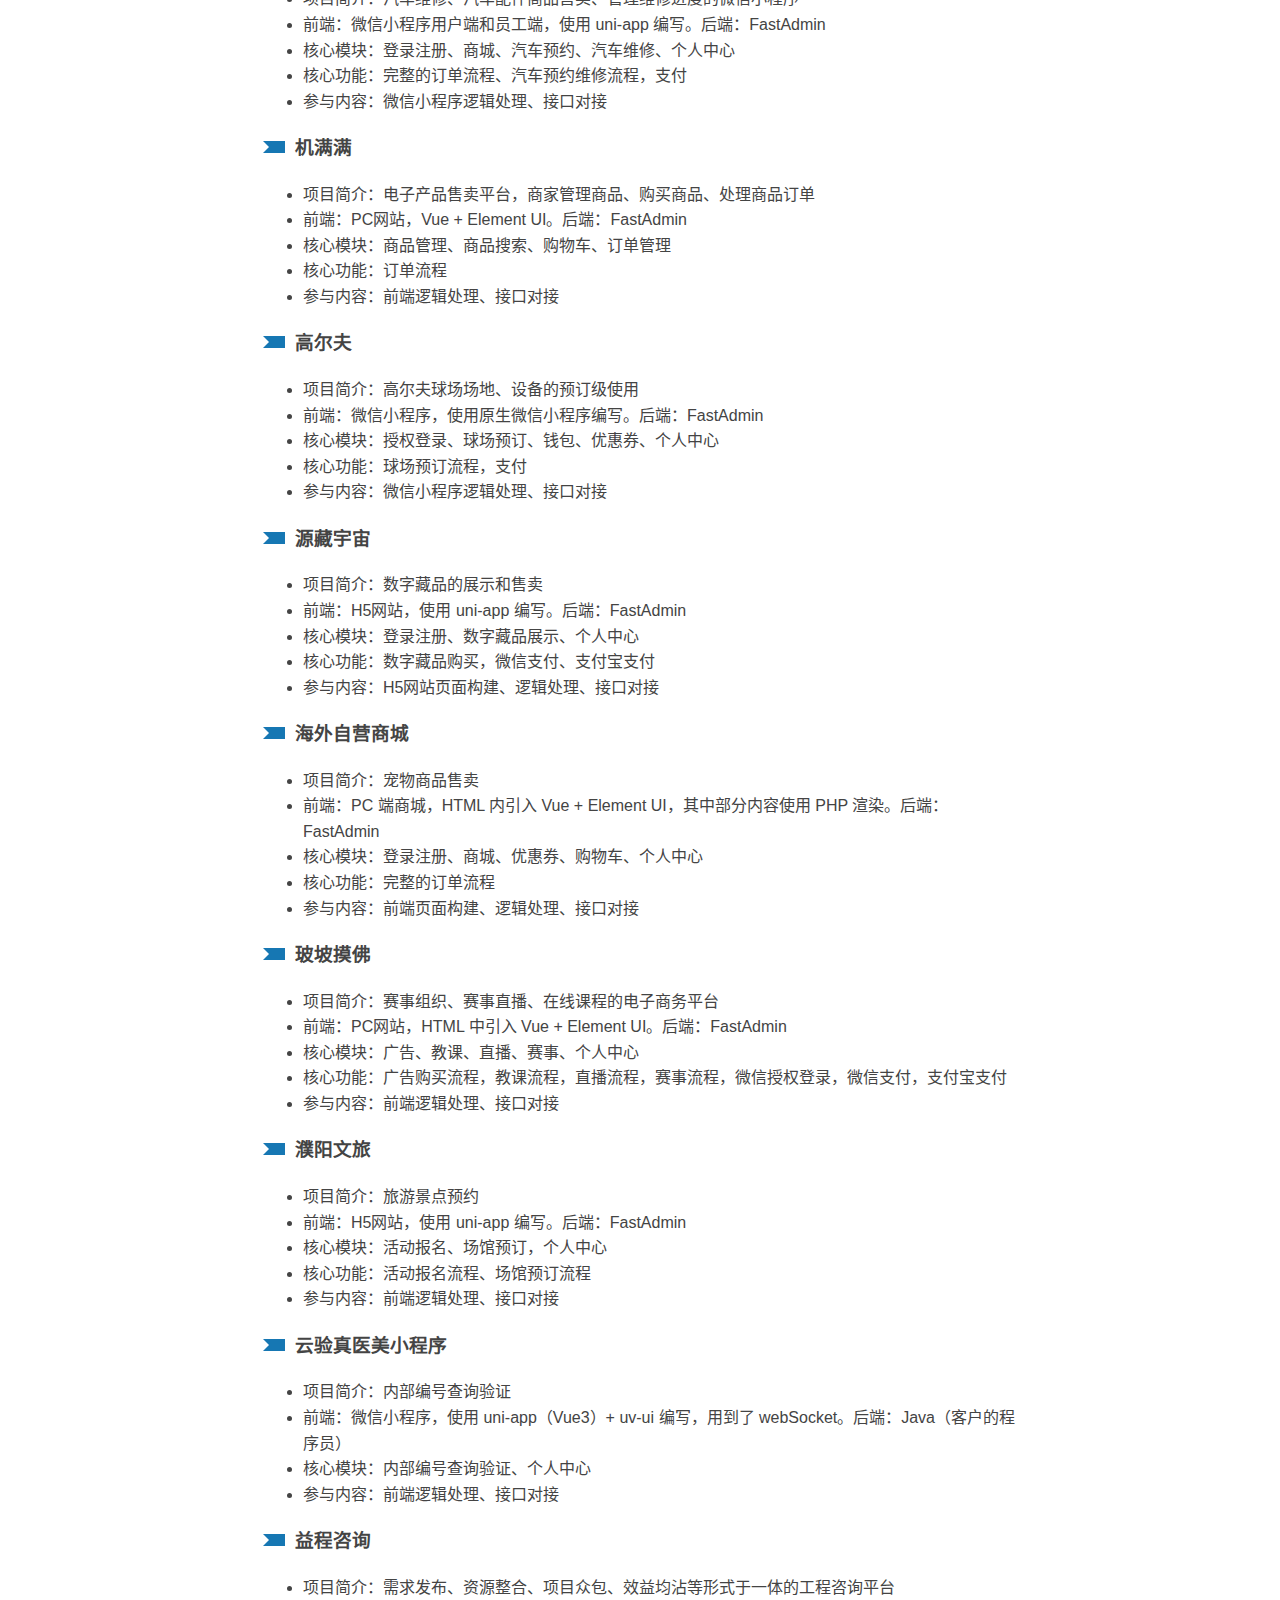
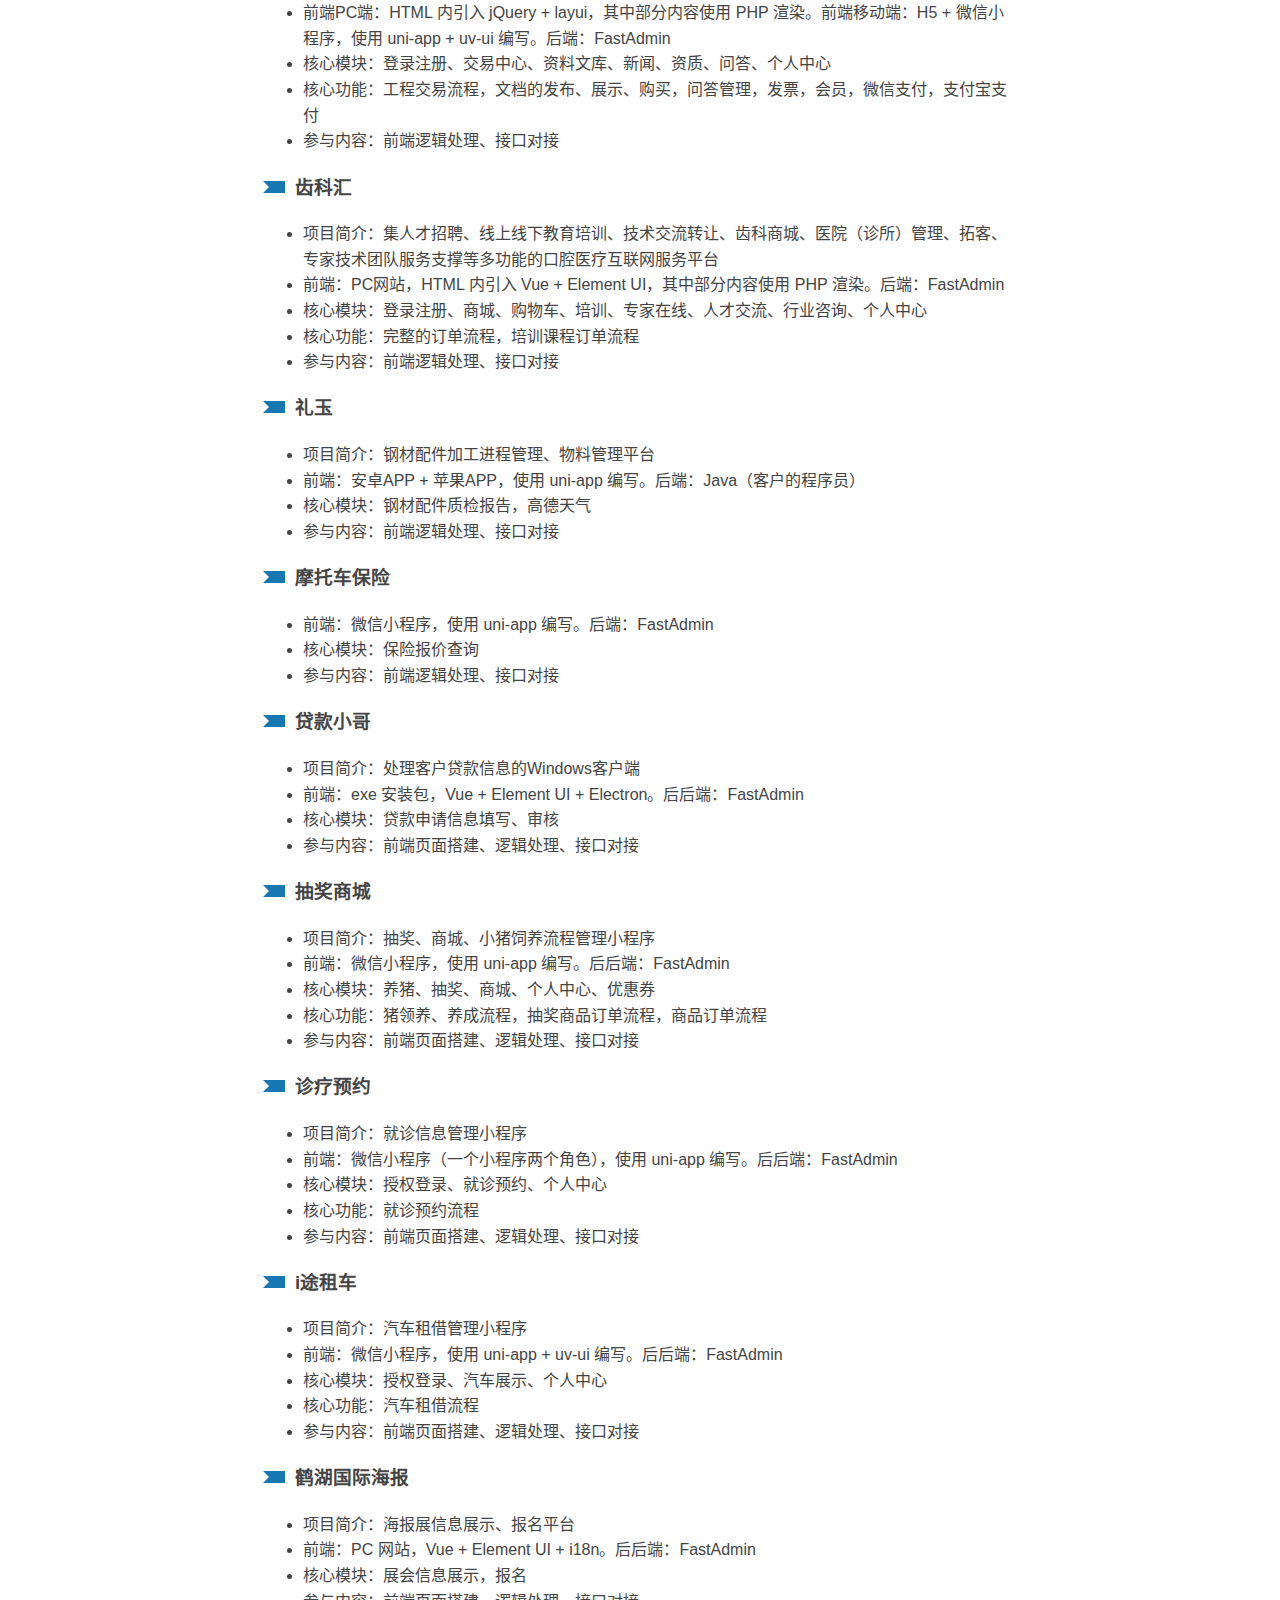
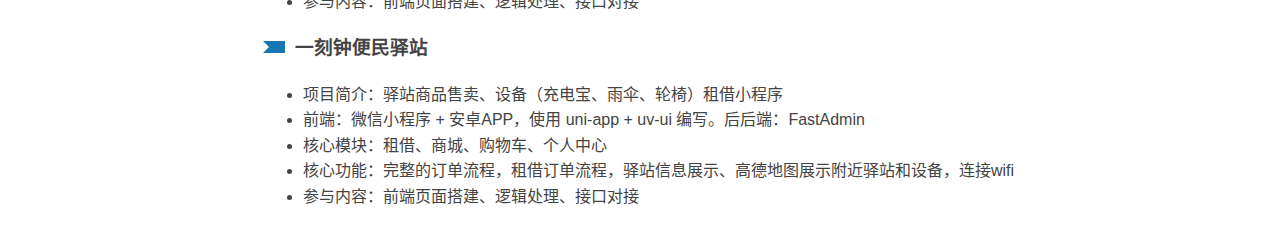
==== commit bf010201: "微调" ====
--- a/index.html
+++ b/index.html
@@ -132,6 +132,7 @@
         <header>
           <h2>个人评价</h2>
         </header>
+        <p>自学前端。3年以上全职前端开发实际经验。</p>
         <p>认真负责、吃苦耐劳，自学能力强，能很快适应工作环境进入工作状态，充分发挥自己的能力，不断为公司创造价值。</p>
         <p>对编程有浓厚的兴趣，已有项目经验，现打算在前端长期发展，渴望一个工作机会，共同学习，共同进步，共同发展。</p>
       </section>
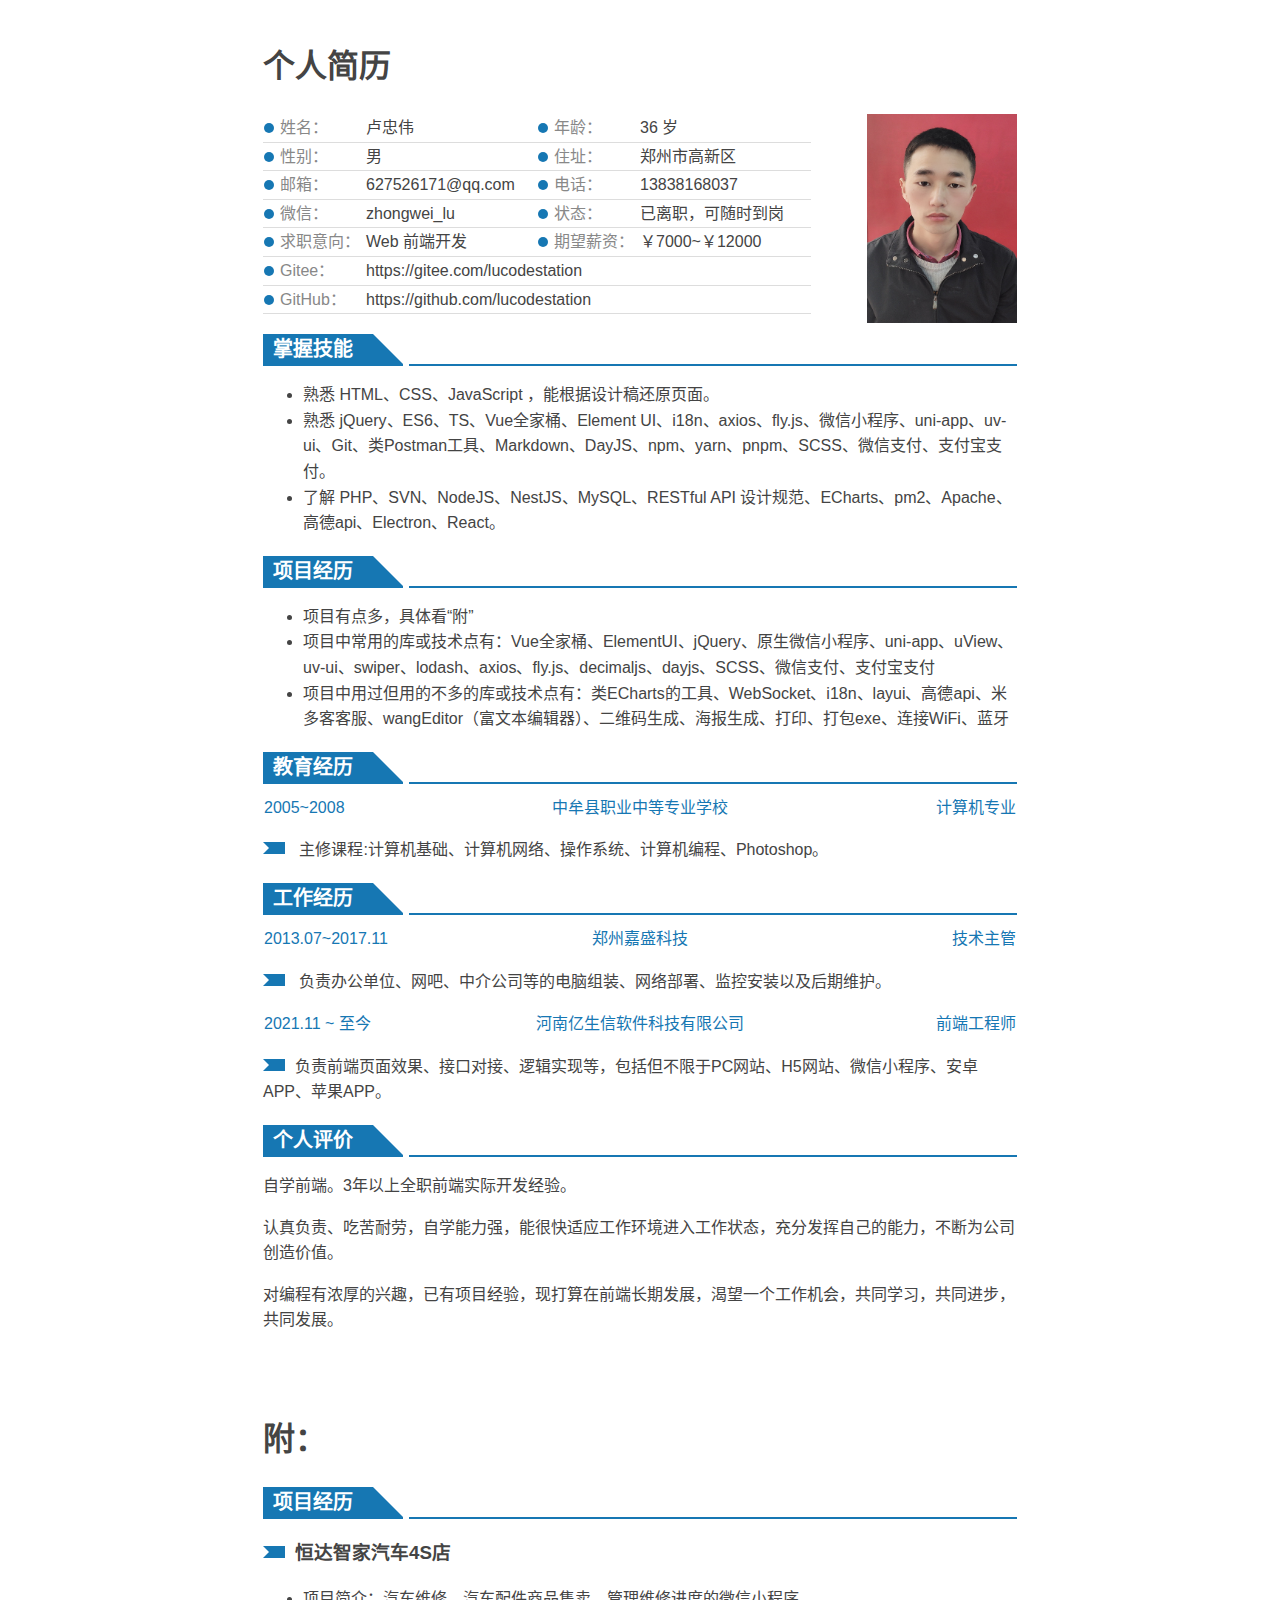
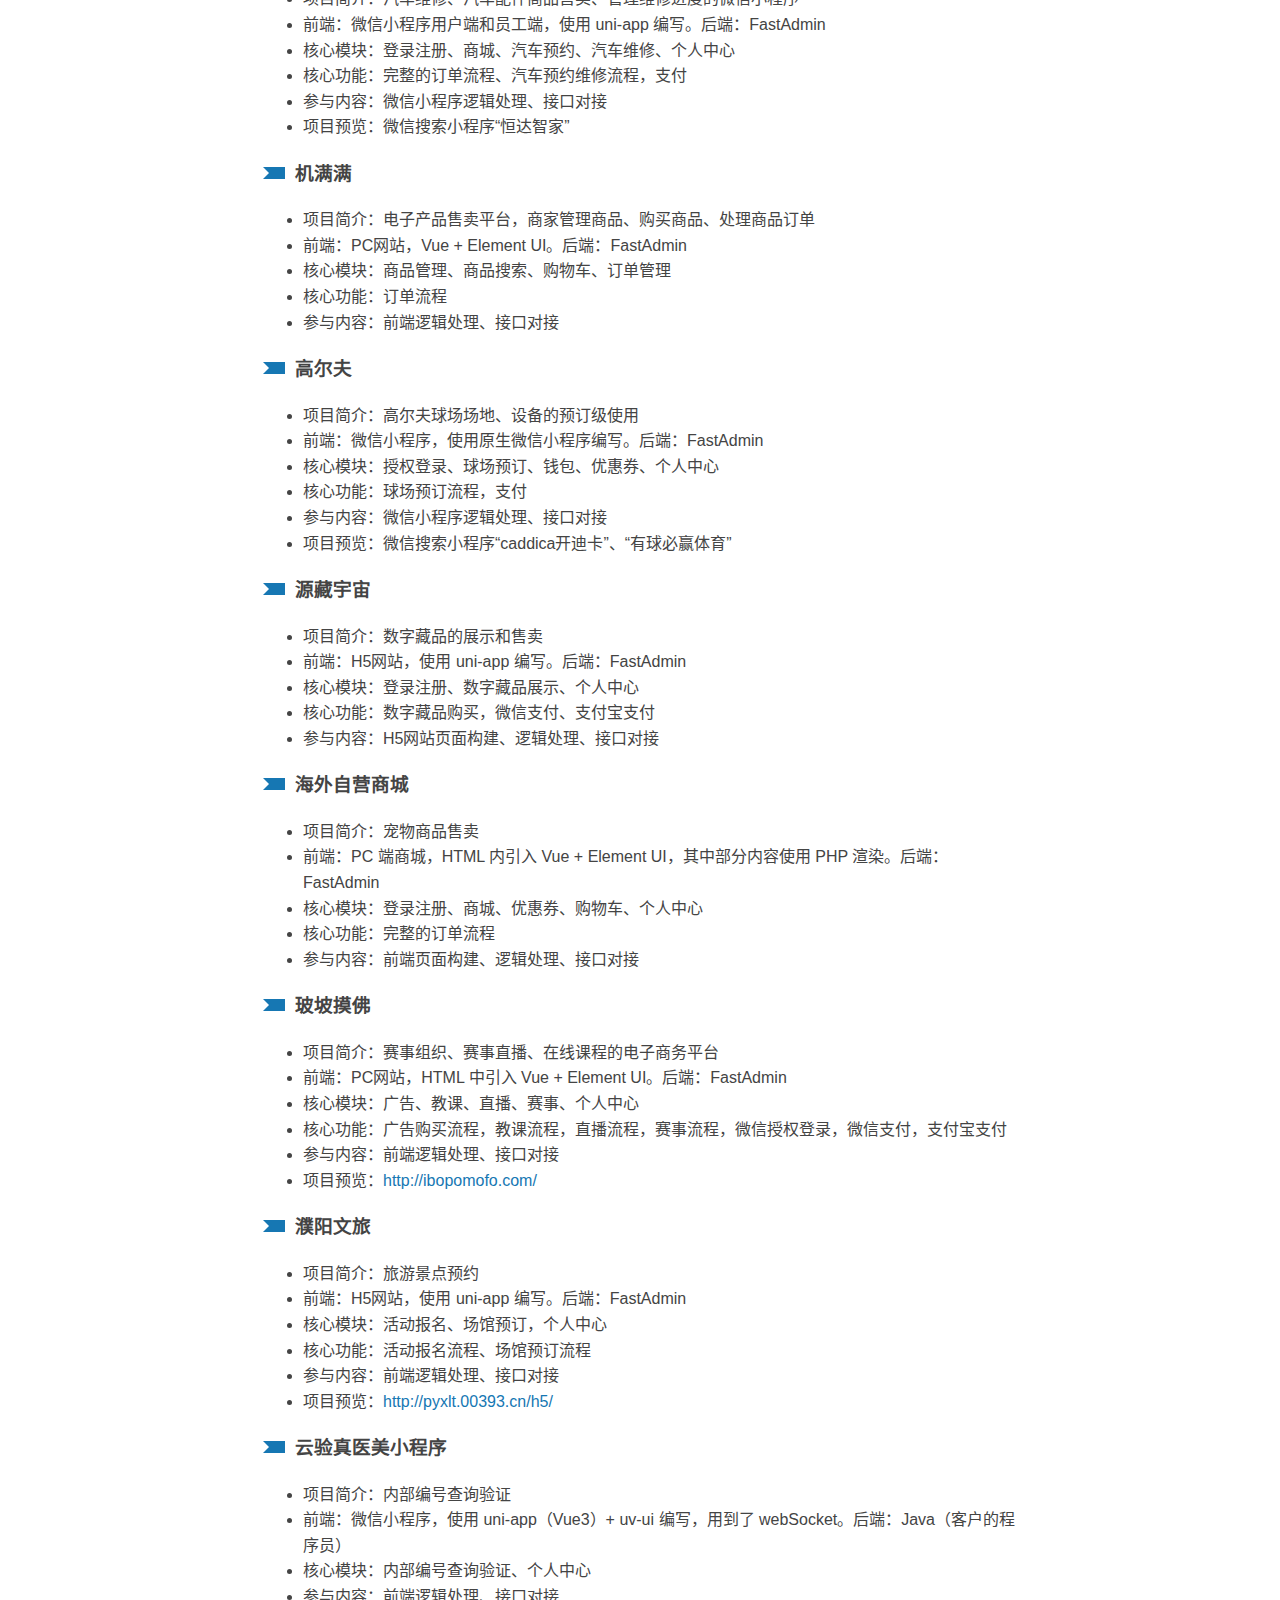
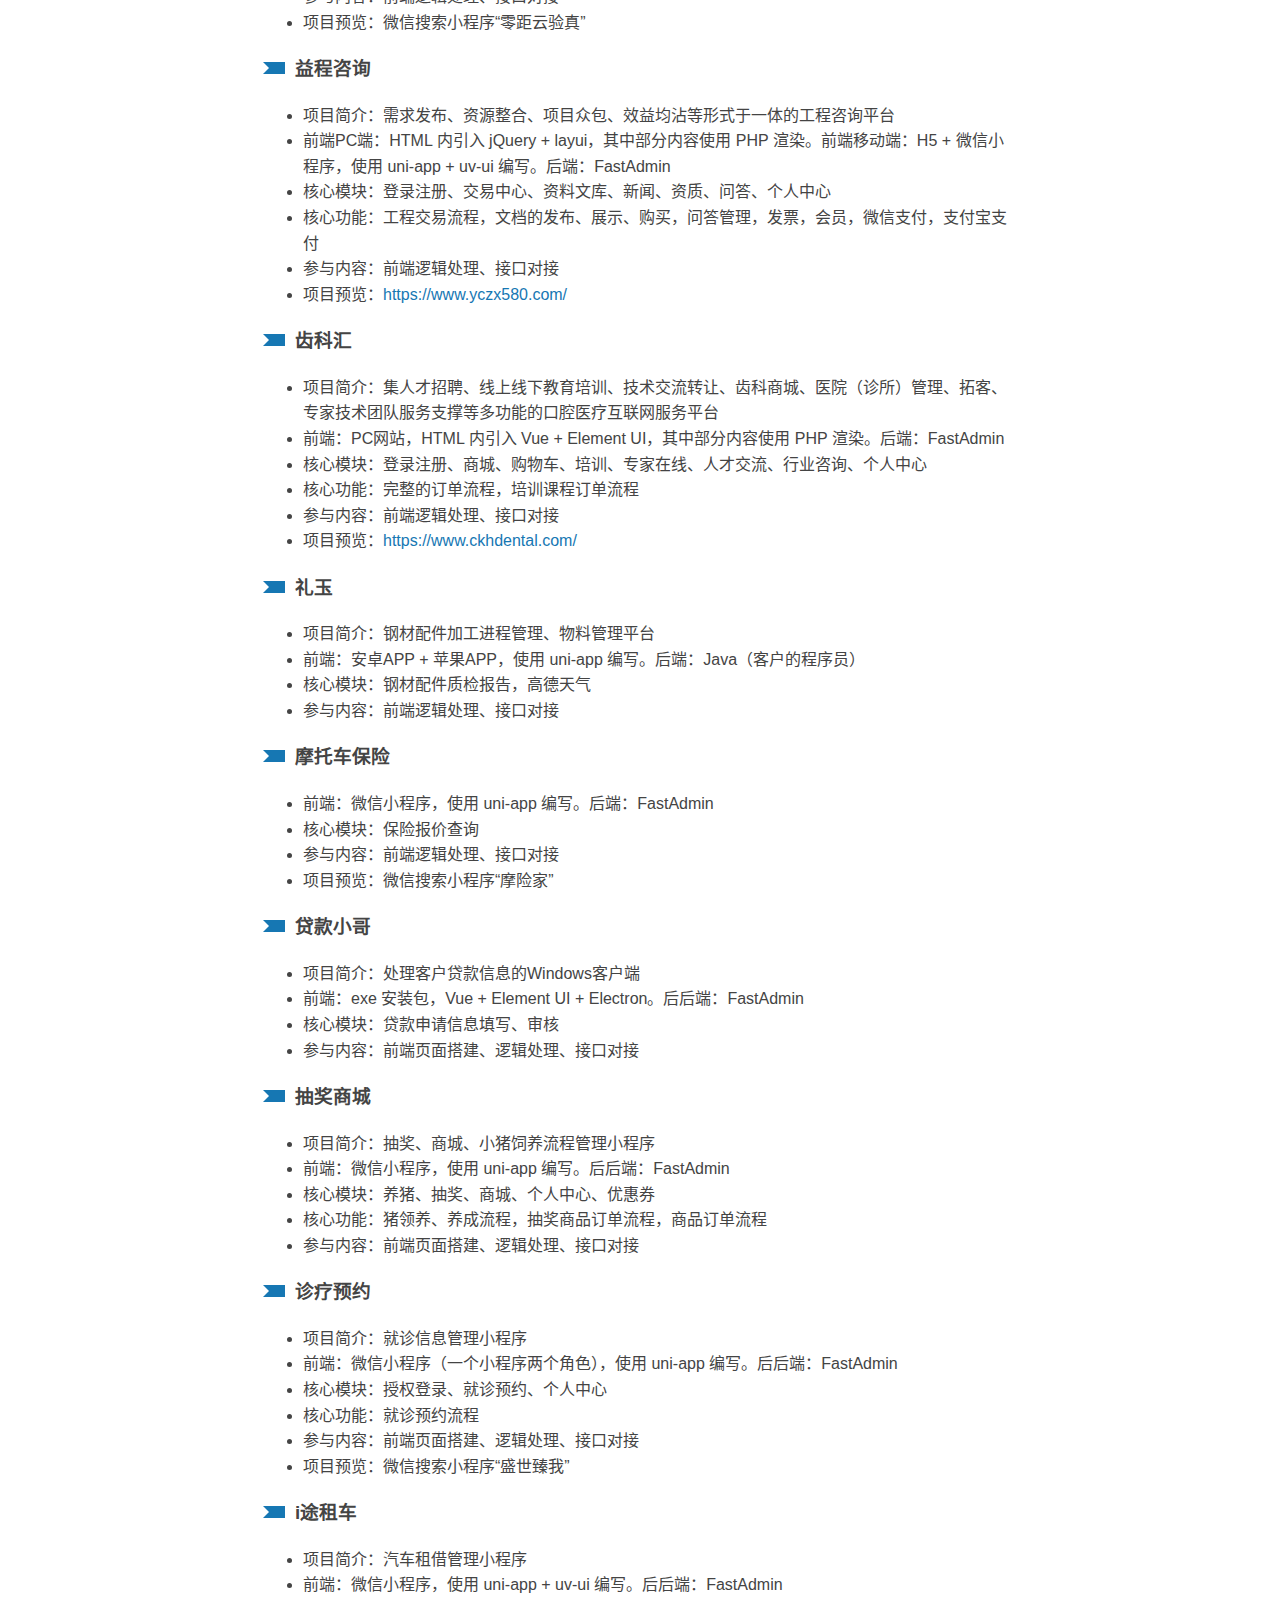
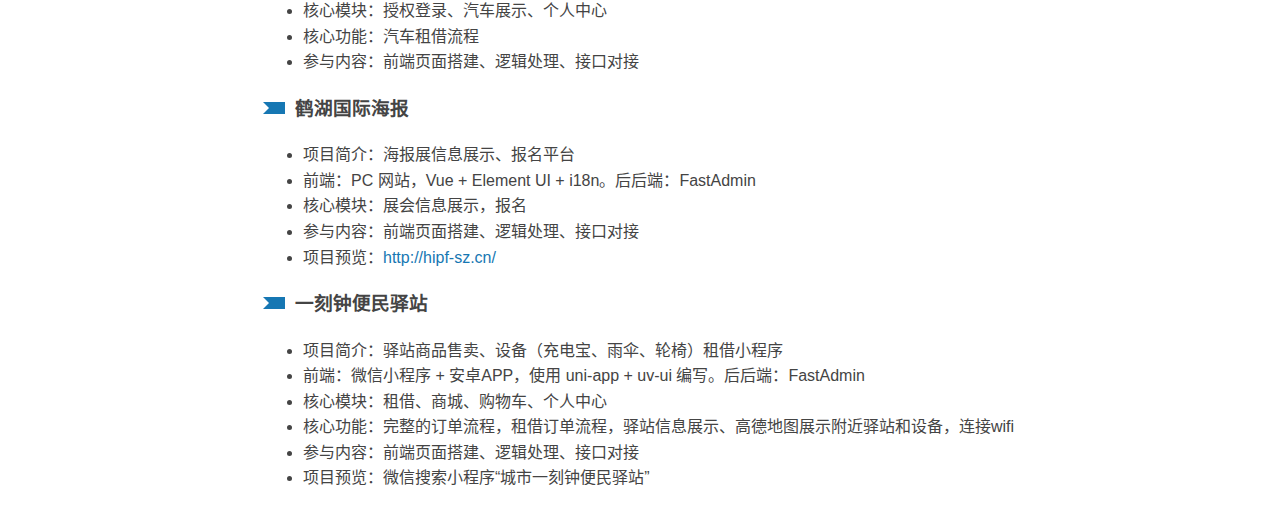
==== commit b031f174: "微调" ====
--- a/index.html
+++ b/index.html
@@ -19,7 +19,7 @@
             <th>姓名：</th>
             <td>卢忠伟</td>
             <th>年龄：</th>
-            <td>35 岁</td>
+            <td>36 岁</td>
           </tr>
           <tr>
             <th>性别：</th>
@@ -43,7 +43,7 @@
             <th>求职意向：</th>
             <td>Web 前端开发</td>
             <th>期望薪资：</th>
-            <td>￥9000~￥12000</td>
+            <td>￥7000~￥12000</td>
           </tr>
           <tr>
             <th>Gitee：</th>
@@ -132,14 +132,14 @@
         <header>
           <h2>个人评价</h2>
         </header>
-        <p>自学前端。3年以上全职前端开发实际经验。</p>
+        <p>自学前端。3年以上全职前端实际开发经验。</p>
         <p>认真负责、吃苦耐劳，自学能力强，能很快适应工作环境进入工作状态，充分发挥自己的能力，不断为公司创造价值。</p>
         <p>对编程有浓厚的兴趣，已有项目经验，现打算在前端长期发展，渴望一个工作机会，共同学习，共同进步，共同发展。</p>
       </section>
     </div>
 
     <!-- 附： -->
-    <div class="container printing-hidden">
+    <div class="container">
       <!-- 头部 -->
       <header class="header">
         <h1>附：</h1>
@@ -159,6 +159,7 @@
             <li>核心模块：登录注册、商城、汽车预约、汽车维修、个人中心</li>
             <li>核心功能：完整的订单流程、汽车预约维修流程，支付</li>
             <li>参与内容：微信小程序逻辑处理、接口对接</li>
+            <li>项目预览：微信搜索小程序“恒达智家”</li>
           </ul>
         </div>
 
@@ -181,6 +182,7 @@
             <li>核心模块：授权登录、球场预订、钱包、优惠券、个人中心</li>
             <li>核心功能：球场预订流程，支付</li>
             <li>参与内容：微信小程序逻辑处理、接口对接</li>
+            <li>项目预览：微信搜索小程序“caddica开迪卡”、“有球必赢体育”</li>
           </ul>
         </div>
 
@@ -214,6 +216,7 @@
             <li>核心模块：广告、教课、直播、赛事、个人中心</li>
             <li>核心功能：广告购买流程，教课流程，直播流程，赛事流程，微信授权登录，微信支付，支付宝支付</li>
             <li>参与内容：前端逻辑处理、接口对接</li>
+            <li>项目预览：<a href="http://ibopomofo.com/">http://ibopomofo.com/</a></li>
           </ul>
         </div>
 
@@ -225,6 +228,7 @@
             <li>核心模块：活动报名、场馆预订，个人中心</li>
             <li>核心功能：活动报名流程、场馆预订流程</li>
             <li>参与内容：前端逻辑处理、接口对接</li>
+            <li>项目预览：<a href="http://pyxlt.00393.cn/h5/">http://pyxlt.00393.cn/h5/</a></li>
           </ul>
         </div>
 
@@ -235,6 +239,7 @@
             <li>前端：微信小程序，使用 uni-app（Vue3）+ uv-ui 编写，用到了 webSocket。后端：Java（客户的程序员）</li>
             <li>核心模块：内部编号查询验证、个人中心</li>
             <li>参与内容：前端逻辑处理、接口对接</li>
+            <li>项目预览：微信搜索小程序“零距云验真”</li>
           </ul>
         </div>
 
@@ -246,6 +251,7 @@
             <li>核心模块：登录注册、交易中心、资料文库、新闻、资质、问答、个人中心</li>
             <li>核心功能：工程交易流程，文档的发布、展示、购买，问答管理，发票，会员，微信支付，支付宝支付</li>
             <li>参与内容：前端逻辑处理、接口对接</li>
+            <li>项目预览：<a href="https://www.yczx580.com/">https://www.yczx580.com/</a></li>
           </ul>
         </div>
 
@@ -257,6 +263,7 @@
             <li>核心模块：登录注册、商城、购物车、培训、专家在线、人才交流、行业咨询、个人中心</li>
             <li>核心功能：完整的订单流程，培训课程订单流程</li>
             <li>参与内容：前端逻辑处理、接口对接</li>
+            <li>项目预览：<a href="https://www.ckhdental.com/">https://www.ckhdental.com/</a></li>
           </ul>
         </div>
 
@@ -276,6 +283,7 @@
             <li>前端：微信小程序，使用 uni-app 编写。后端：FastAdmin</li>
             <li>核心模块：保险报价查询</li>
             <li>参与内容：前端逻辑处理、接口对接</li>
+            <li>项目预览：微信搜索小程序“摩险家”</li>
           </ul>
         </div>
 
@@ -308,6 +316,7 @@
             <li>核心模块：授权登录、就诊预约、个人中心</li>
             <li>核心功能：就诊预约流程</li>
             <li>参与内容：前端页面搭建、逻辑处理、接口对接</li>
+            <li>项目预览：微信搜索小程序“盛世臻我”</li>
           </ul>
         </div>
 
@@ -329,6 +338,7 @@
             <li>前端：PC 网站，Vue + Element UI + i18n。后后端：FastAdmin</li>
             <li>核心模块：展会信息展示，报名</li>
             <li>参与内容：前端页面搭建、逻辑处理、接口对接</li>
+            <li>项目预览：<a href="http://hipf-sz.cn/">http://hipf-sz.cn/</a></li>
           </ul>
         </div>
 
@@ -340,6 +350,7 @@
             <li>核心模块：租借、商城、购物车、个人中心</li>
             <li>核心功能：完整的订单流程，租借订单流程，驿站信息展示、高德地图展示附近驿站和设备，连接wifi</li>
             <li>参与内容：前端页面搭建、逻辑处理、接口对接</li>
+            <li>项目预览：微信搜索小程序“城市一刻钟便民驿站”</li>
           </ul>
         </div>
       </section>
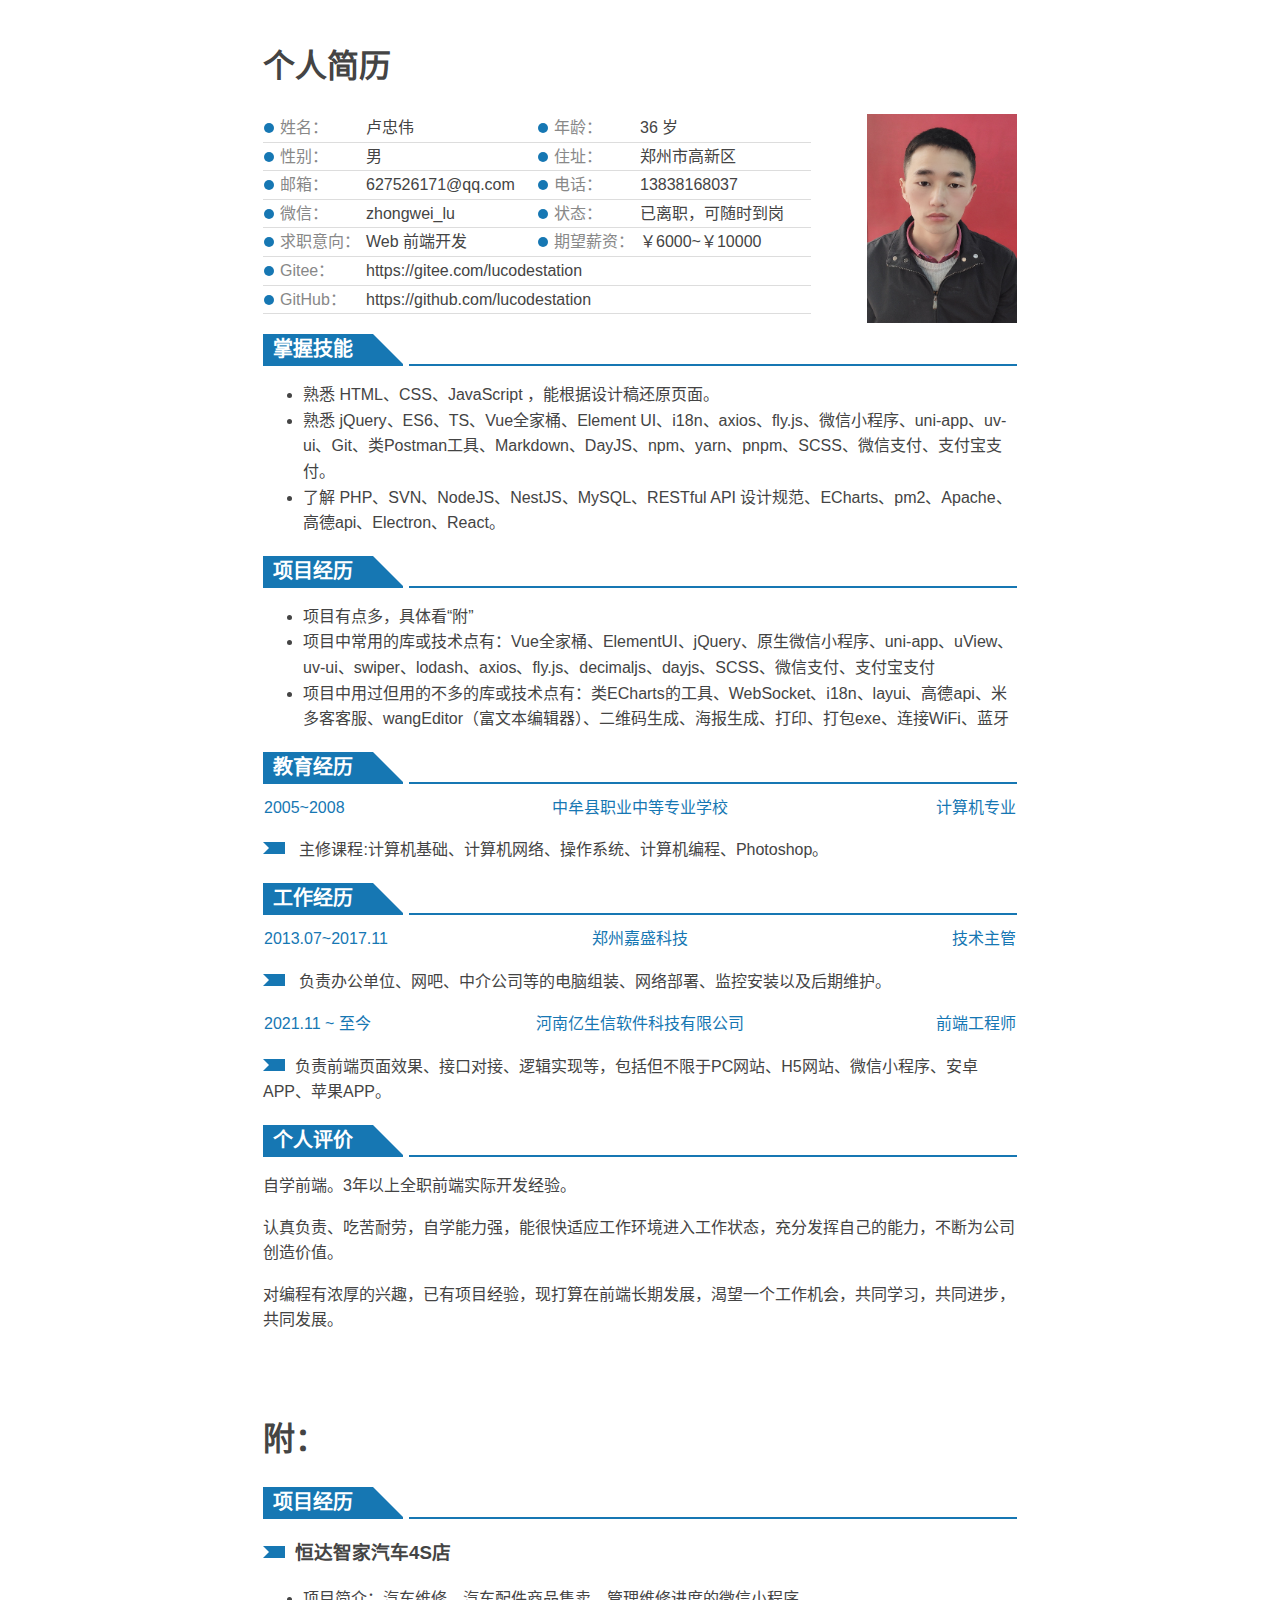
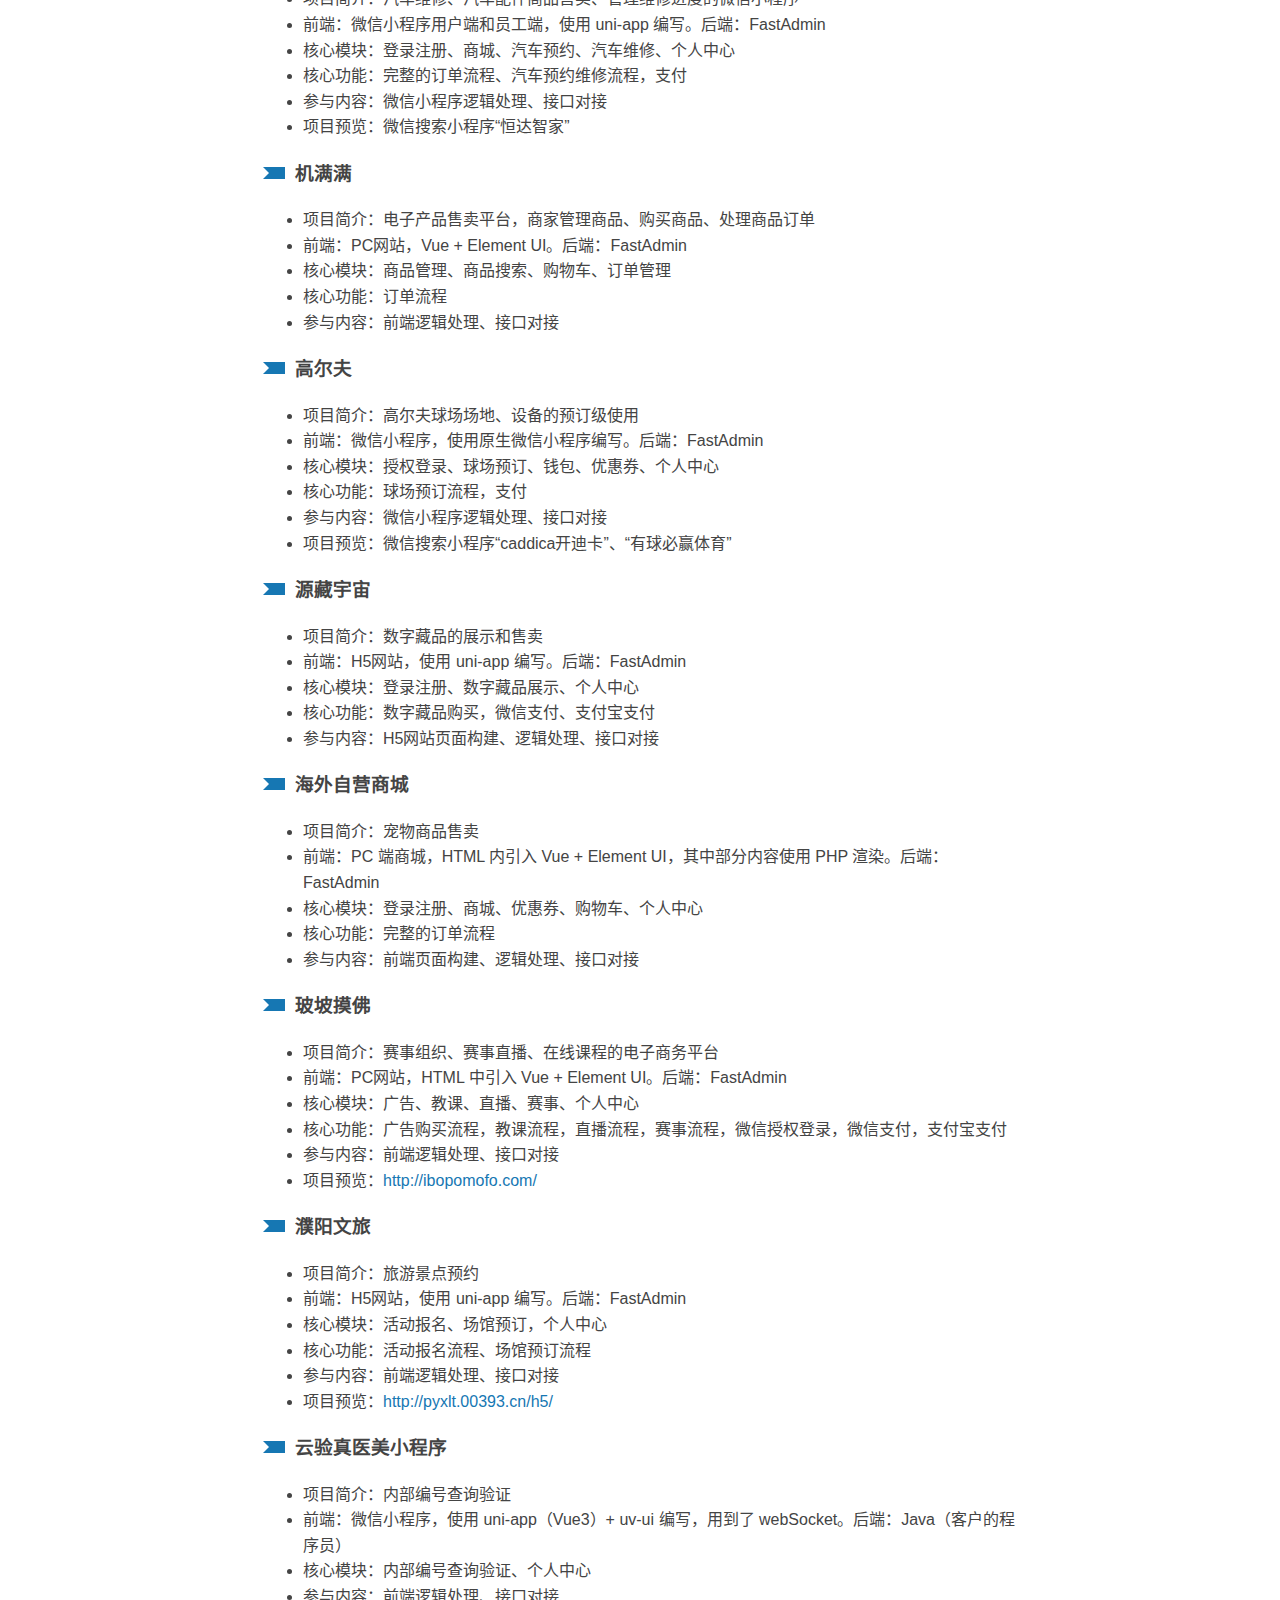
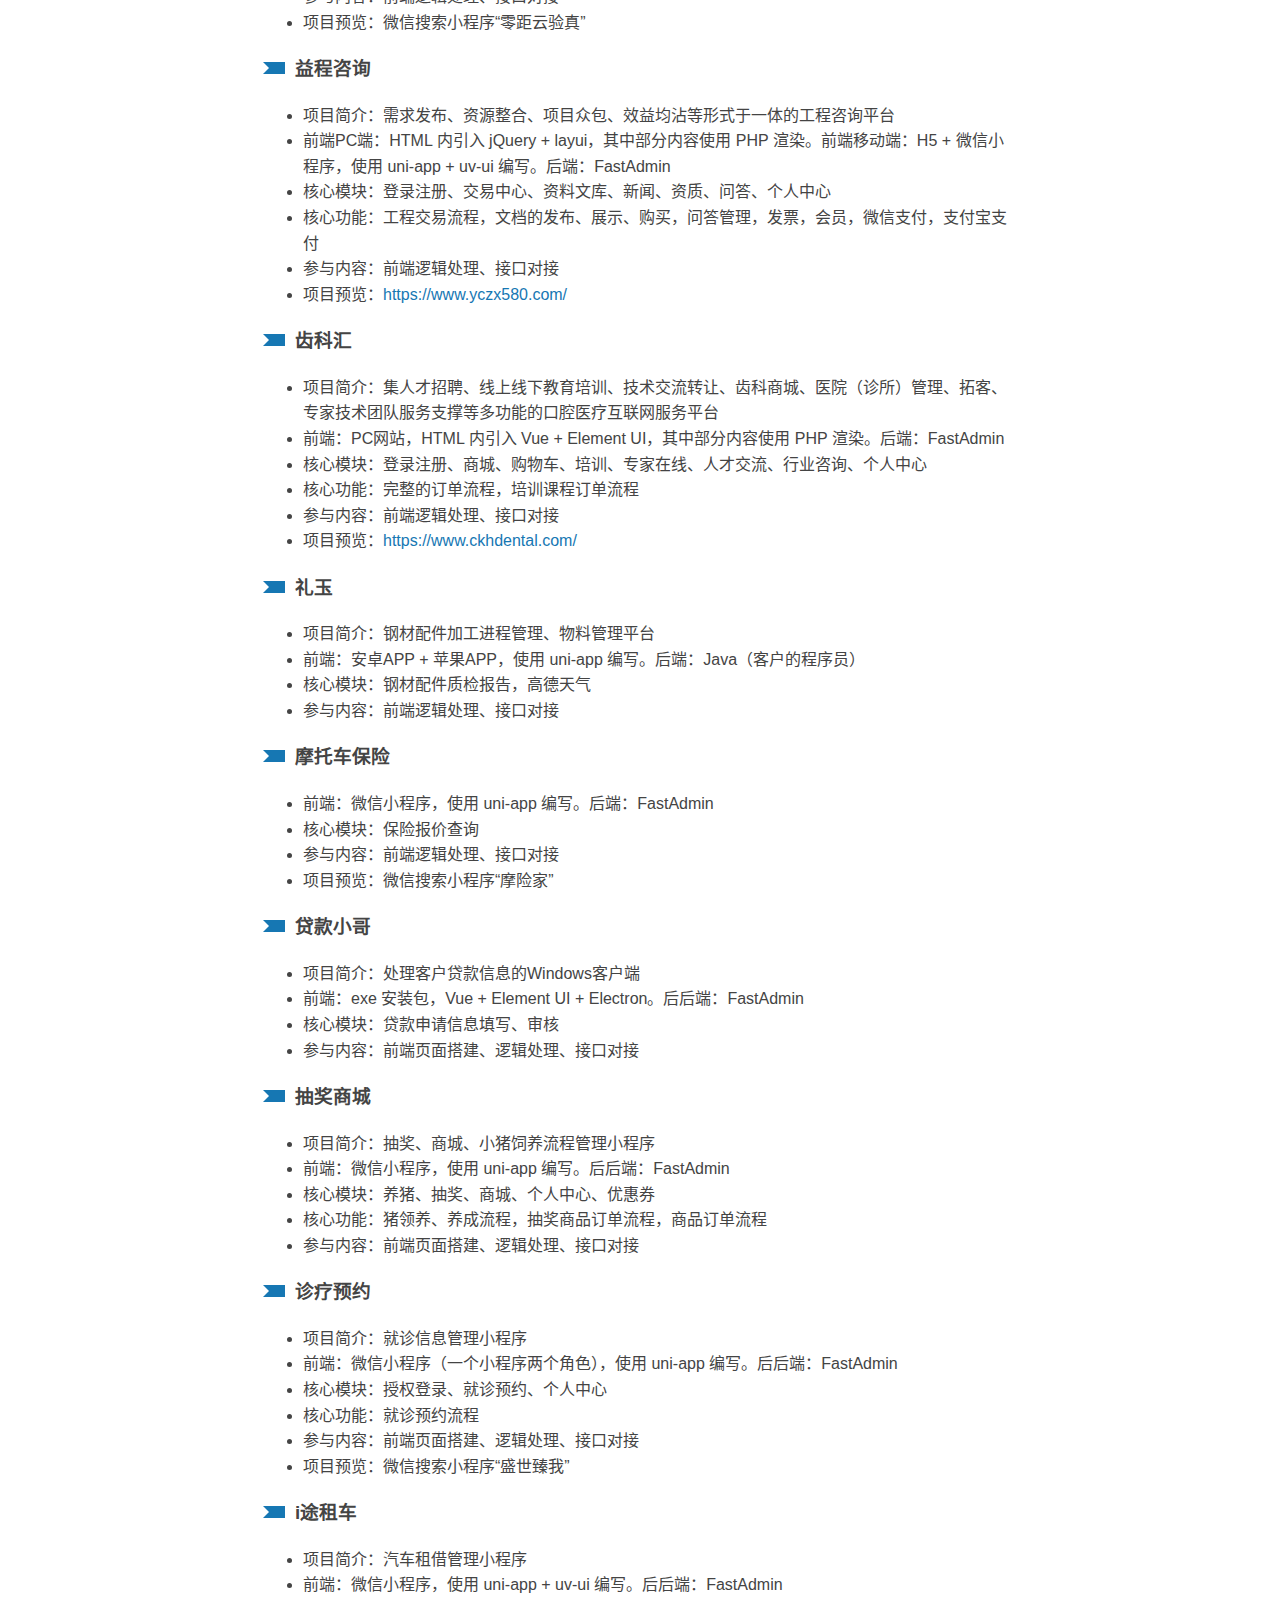
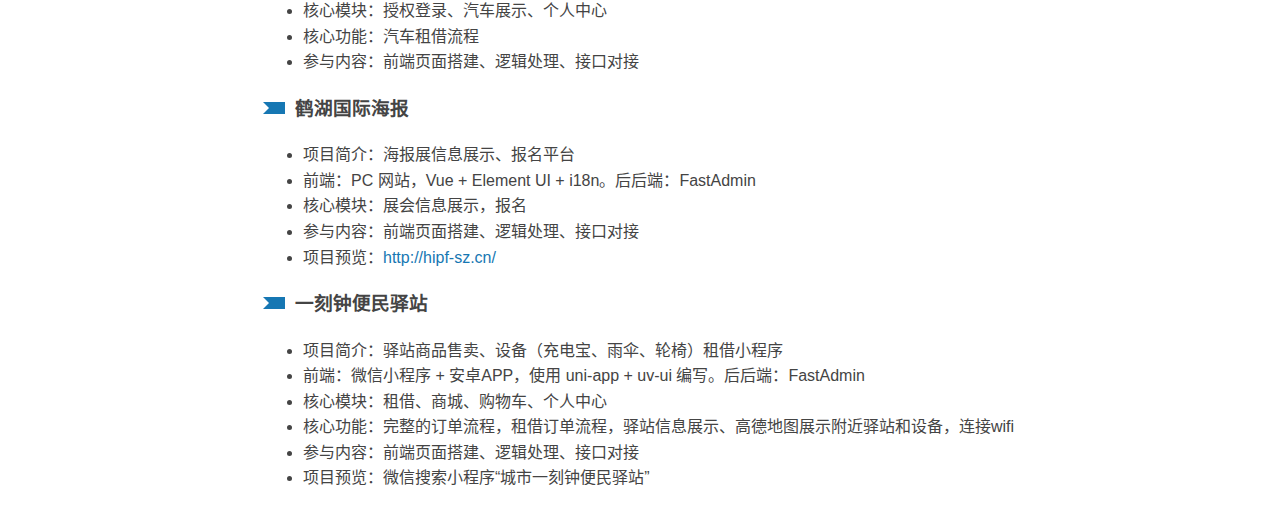
==== commit b92e7f19: "微调" ====
--- a/index.html
+++ b/index.html
@@ -8,6 +8,8 @@
     <link rel="stylesheet" href="./index.css" />
   </head>
   <body>
+    <!-- 打印预览，然后输出pdf -->
+
     <div class="container">
       <!-- 头部 -->
       <header class="header">
@@ -43,7 +45,7 @@
             <th>求职意向：</th>
             <td>Web 前端开发</td>
             <th>期望薪资：</th>
-            <td>￥7000~￥12000</td>
+            <td>￥6000~￥10000</td>
           </tr>
           <tr>
             <th>Gitee：</th>
@@ -355,5 +357,7 @@
         </div>
       </section>
     </div>
+
+    <!-- 一个 Demo: http://lucodestation.chlongyang.com/v3/ -->
   </body>
 </html>
